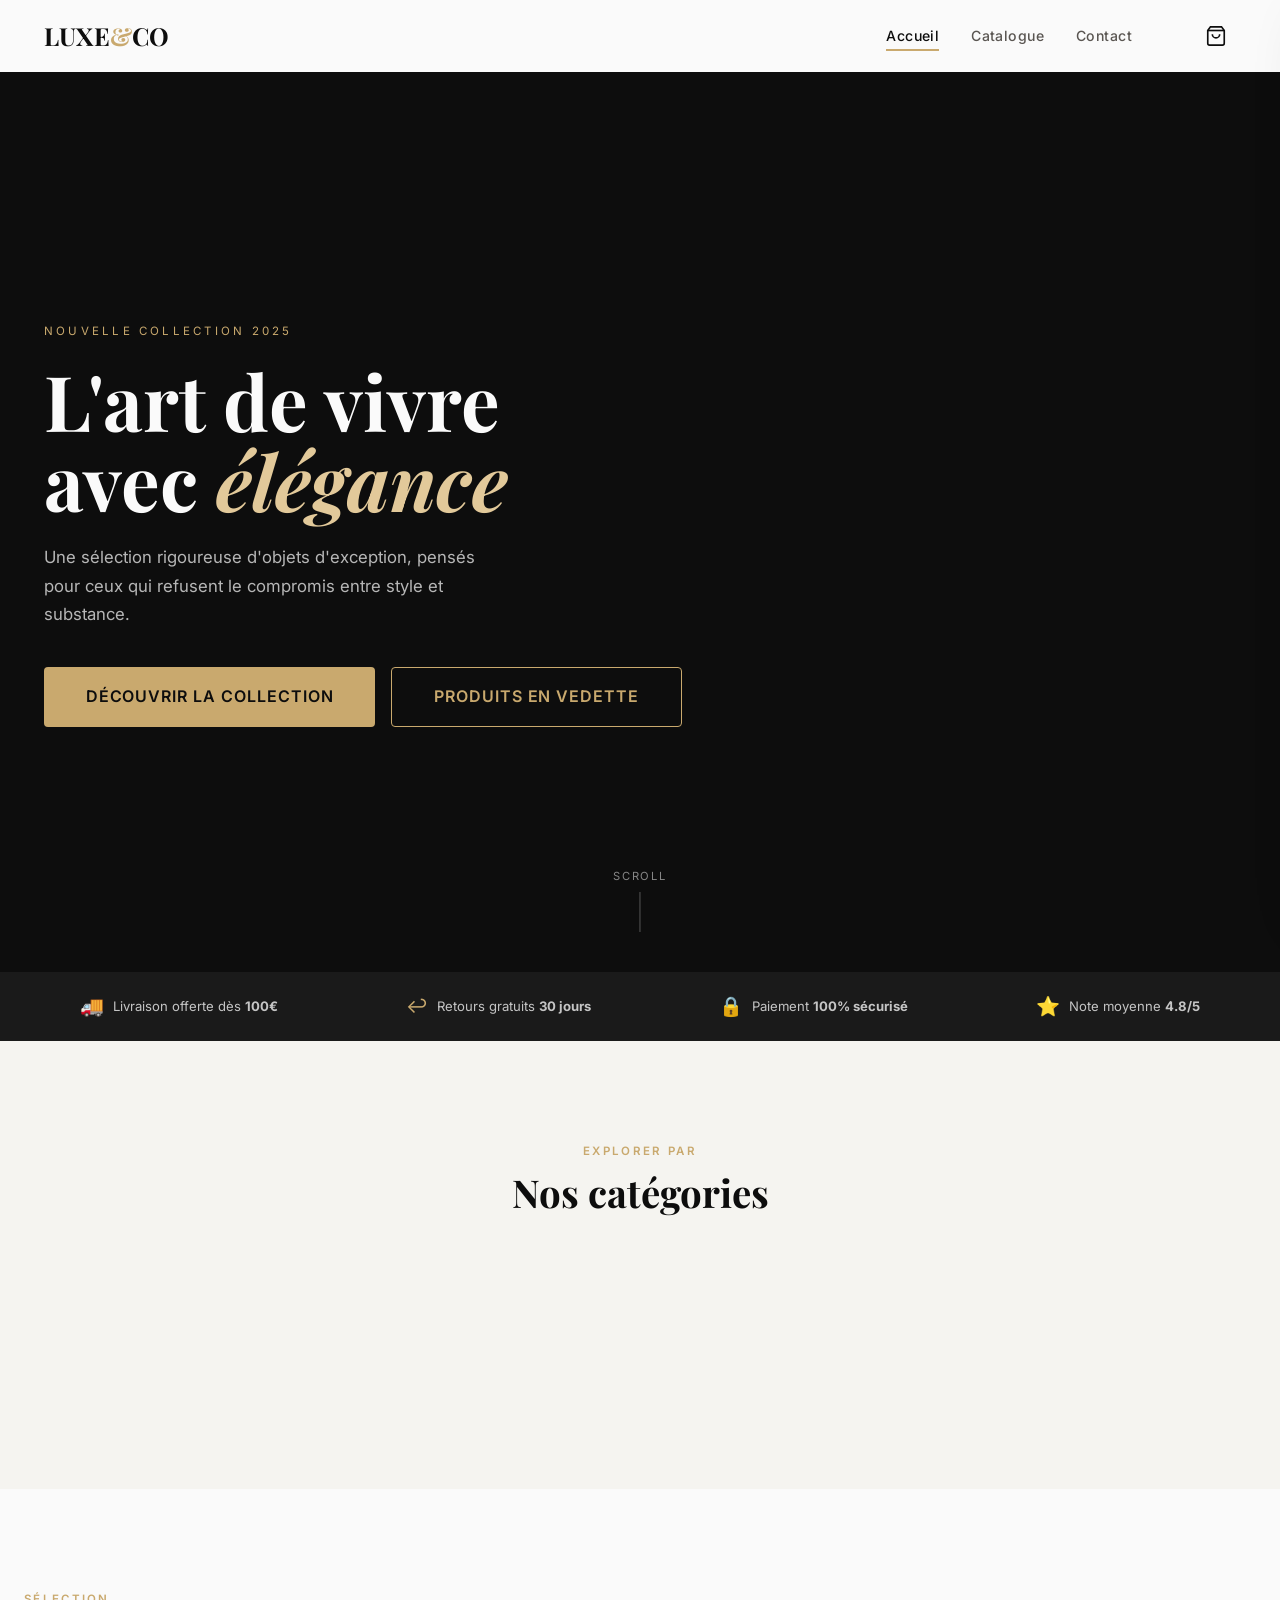
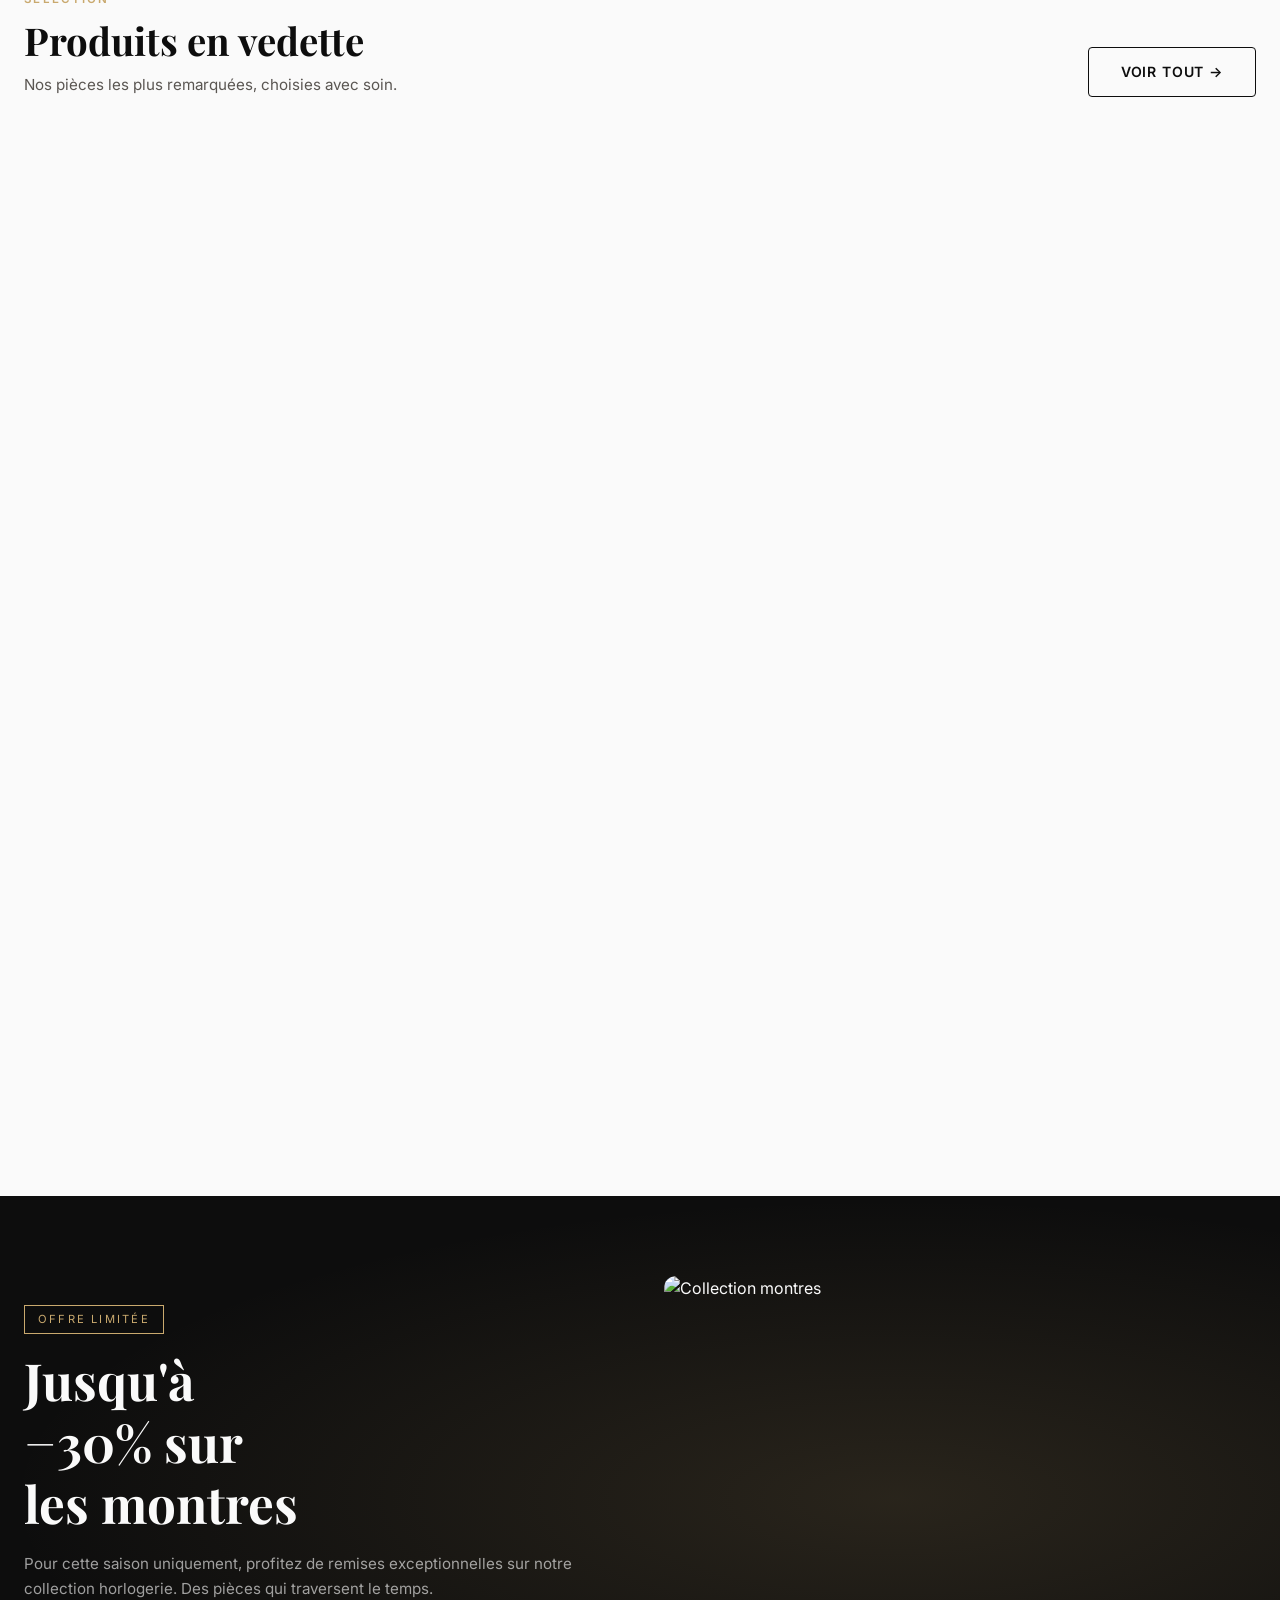
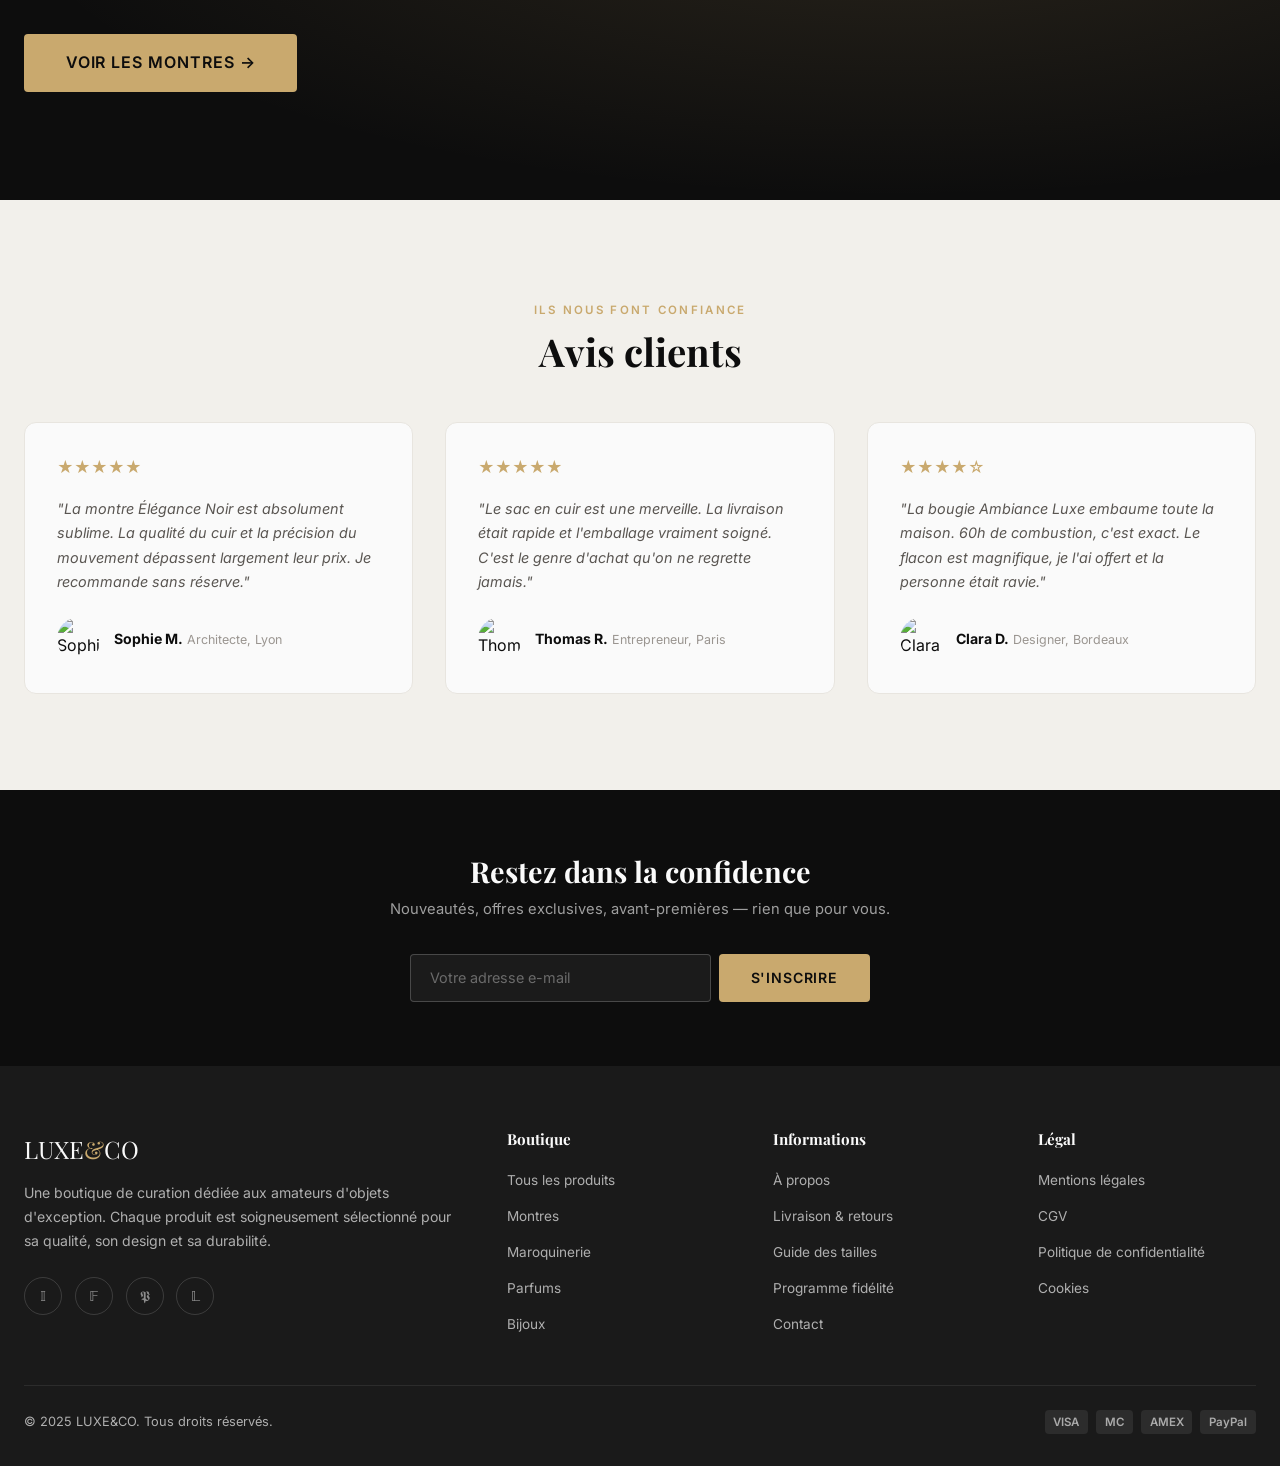
==== index.html @ d44f169f "Initial commit — LUXE&CO e-commerce site Site e-commerce complet : accueil, catalogue, page produit," ====
<!DOCTYPE html>
<html lang="fr">
<head>
  <meta charset="UTF-8">
  <meta name="viewport" content="width=device-width, initial-scale=1.0">

  <!-- SEO -->
  <title>LUXE & CO — Boutique Premium | Montres, Maroquinerie, Parfums</title>
  <meta name="description" content="Découvrez notre sélection de produits premium : montres, maroquinerie, parfums et accessoires. Design minimaliste, qualité exceptionnelle. Livraison offerte dès 100€.">
  <meta name="keywords" content="boutique luxe, montres premium, maroquinerie, parfums, accessoires haut de gamme">

  <!-- Open Graph -->
  <meta property="og:title" content="LUXE & CO — Boutique Premium">
  <meta property="og:description" content="Sélection de produits premium au design intemporel.">
  <meta property="og:type" content="website">
  <meta property="og:image" content="https://images.unsplash.com/photo-1490481651871-ab68de25d43d?w=1200&q=80">

  <!-- Fonts -->
  <link rel="preconnect" href="https://fonts.googleapis.com">
  <link rel="preconnect" href="https://fonts.gstatic.com" crossorigin>
  <link href="https://fonts.googleapis.com/css2?family=Inter:wght@400;500;600;700&family=Playfair+Display:ital,wght@0,700;1,700&display=swap" rel="stylesheet">

  <link rel="stylesheet" href="css/style.css">
</head>
<body>

<!-- ═══════════════════════════════════════════════════════════
     NAVIGATION
════════════════════════════════════════════════════════════ -->
<nav class="navbar" role="navigation" aria-label="Navigation principale">
  <div class="navbar__inner">
    <a href="index.html" class="navbar__logo">LUXE<span>&</span>CO</a>

    <ul class="nav-links">
      <li><a href="index.html" class="active">Accueil</a></li>
      <li><a href="products.html">Catalogue</a></li>
      <li><a href="contact.html">Contact</a></li>
    </ul>

    <div class="navbar__actions">
      <!-- Bouton panier avec badge -->
      <button class="cart-icon-btn" aria-label="Ouvrir le panier">
        <svg viewBox="0 0 24 24" fill="none" stroke="currentColor" stroke-width="1.8">
          <path d="M6 2L3 6v14a2 2 0 002 2h14a2 2 0 002-2V6l-3-4z"/>
          <line x1="3" y1="6" x2="21" y2="6"/>
          <path d="M16 10a4 4 0 01-8 0"/>
        </svg>
        <span class="cart-badge" aria-live="polite">0</span>
      </button>

      <button class="hamburger" aria-label="Ouvrir le menu" aria-expanded="false">
        <span></span><span></span><span></span>
      </button>
    </div>
  </div>
</nav>

<!-- Overlay mobile -->
<div class="nav-overlay" aria-hidden="true"></div>

<!-- Mini-panier -->
<aside class="mini-cart" aria-label="Panier rapide">
  <div class="mini-cart__header">
    <h3>Mon Panier</h3>
    <button class="mini-cart__close" aria-label="Fermer">✕</button>
  </div>
  <div class="mini-cart__items">
    <p class="mini-cart__empty">Votre panier est vide.</p>
  </div>
  <div class="mini-cart__footer" style="display:none">
    <div class="mini-cart__total">
      <span>Total</span>
      <span class="mini-cart__total-val">0,00 €</span>
    </div>
    <a href="cart.html" class="btn btn--dark btn--full" style="margin-bottom:.7rem">Voir le panier</a>
    <a href="checkout.html" class="btn btn--primary btn--full">Commander →</a>
  </div>
</aside>

<!-- ═══════════════════════════════════════════════════════════
     HERO — Bannière principale
════════════════════════════════════════════════════════════ -->
<section class="hero" aria-label="Bannière principale">
  <div class="hero__bg" role="presentation"></div>

  <div class="hero__content">
    <span class="hero__label">Nouvelle collection 2025</span>

    <h1 class="hero__title">
      L'art de vivre<br>avec <em>élégance</em>
    </h1>

    <p class="hero__desc">
      Une sélection rigoureuse d'objets d'exception, pensés pour ceux qui refusent le compromis entre style et substance.
    </p>

    <div class="hero__actions">
      <a href="products.html" class="btn btn--primary btn--lg">
        Découvrir la collection
      </a>
      <a href="#featured" class="btn btn--outline-gold btn--lg">
        Produits en vedette
      </a>
    </div>
  </div>

  <div class="hero__scroll" aria-hidden="true">Scroll</div>
</section>

<!-- ═══════════════════════════════════════════════════════════
     BARRE DE CONFIANCE
════════════════════════════════════════════════════════════ -->
<div class="trust-bar">
  <div class="trust-bar__inner">
    <div class="trust-item">
      <span class="trust-item__icon">🚚</span>
      <span>Livraison offerte dès <strong>100€</strong></span>
    </div>
    <div class="trust-item">
      <span class="trust-item__icon">↩️</span>
      <span>Retours gratuits <strong>30 jours</strong></span>
    </div>
    <div class="trust-item">
      <span class="trust-item__icon">🔒</span>
      <span>Paiement <strong>100% sécurisé</strong></span>
    </div>
    <div class="trust-item">
      <span class="trust-item__icon">⭐</span>
      <span>Note moyenne <strong>4.8/5</strong></span>
    </div>
  </div>
</div>

<!-- ═══════════════════════════════════════════════════════════
     CATÉGORIES
════════════════════════════════════════════════════════════ -->
<section class="section categories-section" aria-labelledby="cats-title">
  <div class="container">
    <div class="section__header section__header--center slide-up">
      <span class="section-label">Explorer par</span>
      <h2 class="section-title" id="cats-title">Nos catégories</h2>
    </div>

    <div class="categories-grid" id="categories-grid">
      <!-- Rempli par JS -->
    </div>
  </div>
</section>

<!-- ═══════════════════════════════════════════════════════════
     PRODUITS EN VEDETTE
════════════════════════════════════════════════════════════ -->
<section class="section" id="featured" aria-labelledby="featured-title">
  <div class="container">
    <div class="section__header" style="display:flex; align-items:flex-end; justify-content:space-between; flex-wrap:wrap; gap:1rem;">
      <div class="slide-left">
        <span class="section-label">Sélection</span>
        <h2 class="section-title" id="featured-title">Produits en vedette</h2>
        <p class="section-subtitle">Nos pièces les plus remarquées, choisies avec soin.</p>
      </div>
      <a href="products.html" class="btn btn--outline slide-right">Voir tout →</a>
    </div>

    <div class="products-grid" id="featured-products">
      <!-- Rempli par JS -->
    </div>
  </div>
</section>

<!-- ═══════════════════════════════════════════════════════════
     BANNIÈRE PROMOTIONNELLE
════════════════════════════════════════════════════════════ -->
<section class="promo-banner" aria-label="Offre spéciale">
  <div class="promo-banner__inner">
    <div class="slide-left">
      <span class="promo-banner__tag">Offre limitée</span>
      <h2 class="promo-banner__title">Jusqu'à<br>−30% sur<br>les montres</h2>
      <p class="promo-banner__desc">
        Pour cette saison uniquement, profitez de remises exceptionnelles sur notre collection horlogerie. Des pièces qui traversent le temps.
      </p>
      <a href="products.html?cat=montres" class="btn btn--primary btn--lg">
        Voir les montres →
      </a>
    </div>
    <div class="promo-banner__img slide-right">
      <img src="https://images.unsplash.com/photo-1594576722512-582bcd5d4b96?w=800&q=80"
           alt="Collection montres"
           loading="lazy">
    </div>
  </div>
</section>

<!-- ═══════════════════════════════════════════════════════════
     TÉMOIGNAGES
════════════════════════════════════════════════════════════ -->
<section class="section testimonials" aria-labelledby="reviews-title">
  <div class="container">
    <div class="section__header section__header--center slide-up">
      <span class="section-label">Ils nous font confiance</span>
      <h2 class="section-title" id="reviews-title">Avis clients</h2>
    </div>

    <div class="testimonials-grid">
      <div class="testimonial-card slide-up delay-1">
        <div class="testimonial-card__stars">★★★★★</div>
        <p class="testimonial-card__text">"La montre Élégance Noir est absolument sublime. La qualité du cuir et la précision du mouvement dépassent largement leur prix. Je recommande sans réserve."</p>
        <div class="testimonial-card__author">
          <img src="https://images.unsplash.com/photo-1534528741775-53994a69daeb?w=100&q=80"
               alt="Sophie M." class="testimonial-card__avatar" loading="lazy">
          <div>
            <span class="testimonial-card__name">Sophie M.</span>
            <span class="testimonial-card__role">Architecte, Lyon</span>
          </div>
        </div>
      </div>

      <div class="testimonial-card slide-up delay-2">
        <div class="testimonial-card__stars">★★★★★</div>
        <p class="testimonial-card__text">"Le sac en cuir est une merveille. La livraison était rapide et l'emballage vraiment soigné. C'est le genre d'achat qu'on ne regrette jamais."</p>
        <div class="testimonial-card__author">
          <img src="https://images.unsplash.com/photo-1507003211169-0a1dd7228f2d?w=100&q=80"
               alt="Thomas R." class="testimonial-card__avatar" loading="lazy">
          <div>
            <span class="testimonial-card__name">Thomas R.</span>
            <span class="testimonial-card__role">Entrepreneur, Paris</span>
          </div>
        </div>
      </div>

      <div class="testimonial-card slide-up delay-3">
        <div class="testimonial-card__stars">★★★★☆</div>
        <p class="testimonial-card__text">"La bougie Ambiance Luxe embaume toute la maison. 60h de combustion, c'est exact. Le flacon est magnifique, je l'ai offert et la personne était ravie."</p>
        <div class="testimonial-card__author">
          <img src="https://images.unsplash.com/photo-1438761681033-6461ffad8d80?w=100&q=80"
               alt="Clara D." class="testimonial-card__avatar" loading="lazy">
          <div>
            <span class="testimonial-card__name">Clara D.</span>
            <span class="testimonial-card__role">Designer, Bordeaux</span>
          </div>
        </div>
      </div>
    </div>
  </div>
</section>

<!-- ═══════════════════════════════════════════════════════════
     NEWSLETTER
════════════════════════════════════════════════════════════ -->
<section class="newsletter" aria-label="Inscription newsletter">
  <div class="container">
    <h2 class="newsletter__title slide-up">Restez dans la confidence</h2>
    <p class="newsletter__desc slide-up delay-1">
      Nouveautés, offres exclusives, avant-premières — rien que pour vous.
    </p>
    <form class="newsletter__form slide-up delay-2" id="newsletter-form" novalidate>
      <input type="email" class="newsletter__input"
             placeholder="Votre adresse e-mail"
             aria-label="Adresse e-mail"
             required>
      <button type="submit" class="btn btn--primary">S'inscrire</button>
    </form>
  </div>
</section>

<!-- ═══════════════════════════════════════════════════════════
     FOOTER
════════════════════════════════════════════════════════════ -->
<footer class="footer" role="contentinfo">
  <div class="footer__grid">
    <div>
      <a href="index.html" class="footer__logo">LUXE<span>&</span>CO</a>
      <p class="footer__about">
        Une boutique de curation dédiée aux amateurs d'objets d'exception. Chaque produit est soigneusement sélectionné pour sa qualité, son design et sa durabilité.
      </p>
      <div class="footer__socials">
        <a href="#" class="social-link" aria-label="Instagram">𝕀</a>
        <a href="#" class="social-link" aria-label="Facebook">𝔽</a>
        <a href="#" class="social-link" aria-label="Pinterest">𝕻</a>
        <a href="#" class="social-link" aria-label="LinkedIn">𝕃</a>
      </div>
    </div>

    <div>
      <h4 class="footer__col-title">Boutique</h4>
      <ul class="footer__links">
        <li><a href="products.html">Tous les produits</a></li>
        <li><a href="products.html?cat=montres">Montres</a></li>
        <li><a href="products.html?cat=maroquinerie">Maroquinerie</a></li>
        <li><a href="products.html?cat=parfums">Parfums</a></li>
        <li><a href="products.html?cat=bijoux">Bijoux</a></li>
      </ul>
    </div>

    <div>
      <h4 class="footer__col-title">Informations</h4>
      <ul class="footer__links">
        <li><a href="#">À propos</a></li>
        <li><a href="#">Livraison & retours</a></li>
        <li><a href="#">Guide des tailles</a></li>
        <li><a href="#">Programme fidélité</a></li>
        <li><a href="contact.html">Contact</a></li>
      </ul>
    </div>

    <div>
      <h4 class="footer__col-title">Légal</h4>
      <ul class="footer__links">
        <li><a href="#">Mentions légales</a></li>
        <li><a href="#">CGV</a></li>
        <li><a href="#">Politique de confidentialité</a></li>
        <li><a href="#">Cookies</a></li>
      </ul>
    </div>
  </div>

  <div class="footer__bottom">
    <span>© 2025 LUXE&CO. Tous droits réservés.</span>
    <div class="footer__payments">
      <span class="payment-icon">VISA</span>
      <span class="payment-icon">MC</span>
      <span class="payment-icon">AMEX</span>
      <span class="payment-icon">PayPal</span>
    </div>
  </div>
</footer>

<!-- Bouton retour en haut -->
<button class="back-to-top" aria-label="Retour en haut">↑</button>

<!-- ── Scripts ── -->
<script src="js/products.js"></script>
<script src="js/cart.js"></script>
<script src="js/main.js"></script>
<script>
document.addEventListener("DOMContentLoaded", () => {

  /* Catégories */
  const catsGrid = document.getElementById("categories-grid");
  if (catsGrid) {
    catsGrid.innerHTML = CATEGORIES.filter(c => c.id !== "all").map(c => `
      <a href="products.html?cat=${c.id}" class="cat-card slide-up">
        <span class="cat-card__icon">${c.icon}</span>
        <span class="cat-card__name">${c.name}</span>
      </a>`).join("");
  }

  /* Produits en vedette */
  const featuredGrid = document.getElementById("featured-products");
  if (featuredGrid) {
    featuredGrid.innerHTML = getFeaturedProducts().map(renderProductCard).join("");
    bindAddToCart(featuredGrid);
  }

  /* Newsletter */
  document.getElementById("newsletter-form")?.addEventListener("submit", e => {
    e.preventDefault();
    Cart.showToast("Inscription confirmée ! Merci 🎉");
    e.target.reset();
  });

});

/* ── Générateur de carte produit (partagé entre pages) ── */
function renderProductCard(p) {
  const stars = "★".repeat(Math.floor(p.rating)) + (p.rating % 1 >= .5 ? "½" : "");
  return `
    <article class="product-card slide-up" data-id="${p.id}">
      <a href="product-detail.html?id=${p.id}" class="product-card__thumb">
        <img src="${p.image}" alt="${p.name}" loading="lazy">
        ${p.badge ? `<span class="product-card__badge">${p.badge}</span>` : ""}
        <button class="product-card__wish" aria-label="Ajouter aux favoris">♡</button>
      </a>
      <div class="product-card__body">
        <span class="product-card__category">${p.category}</span>
        <h3 class="product-card__name">
          <a href="product-detail.html?id=${p.id}">${p.name}</a>
        </h3>
        <div class="product-card__rating">
          <span class="stars">${stars}</span>
          <span>${p.rating} (${p.reviews} avis)</span>
        </div>
        <div class="product-card__footer">
          <div class="product-card__price">
            <span class="price-current">${p.price.toFixed(2)} €</span>
            ${p.oldPrice ? `<span class="price-old">${p.oldPrice.toFixed(2)} €</span>` : ""}
          </div>
          <button class="product-card__add" data-id="${p.id}" aria-label="Ajouter au panier">+</button>
        </div>
      </div>
    </article>`;
}

function bindAddToCart(container) {
  container.querySelectorAll(".product-card__add").forEach(btn => {
    btn.addEventListener("click", e => {
      e.preventDefault();
      Cart.add(parseInt(btn.dataset.id));
      btn.textContent = "✓";
      setTimeout(() => btn.textContent = "+", 1200);
    });
  });
}
</script>
</body>
</html>
---- css/style.css ----
/* ================================================================
   style.css — Feuille de style principale
   Palette : --black #0d0d0d | --white #fafafa | --gold #c9a96e
   Police   : Inter (corps) + Playfair Display (titres)
================================================================ */

/* ── 1. Variables & Reset ─────────────────────────────────────── */
:root {
  --black:      #0d0d0d;
  --black-soft: #1a1a1a;
  --white:      #fafafa;
  --white-off:  #f2f0eb;
  --gold:       #c9a96e;
  --gold-light: #e2c99a;
  --gold-dark:  #a07840;
  --gray-100:   #f5f4f0;
  --gray-200:   #e8e5df;
  --gray-400:   #9a9590;
  --gray-600:   #5a5652;
  --shadow-sm:  0 2px 12px rgba(0,0,0,.08);
  --shadow-md:  0 8px 32px rgba(0,0,0,.12);
  --shadow-lg:  0 20px 60px rgba(0,0,0,.16);
  --radius:     4px;
  --radius-lg:  12px;
  --transition: .28s cubic-bezier(.4,0,.2,1);
  --nav-h:      72px;
  --max-w:      1240px;
  --font-body:  'Inter', system-ui, sans-serif;
  --font-title: 'Playfair Display', Georgia, serif;
}

*, *::before, *::after { box-sizing: border-box; margin: 0; padding: 0; }

html { scroll-behavior: smooth; font-size: 16px; }

body {
  font-family: var(--font-body);
  background: var(--white);
  color: var(--black);
  line-height: 1.6;
  -webkit-font-smoothing: antialiased;
}

img { display: block; max-width: 100%; }
a  { text-decoration: none; color: inherit; }
ul { list-style: none; }

/* ── 2. Typography ────────────────────────────────────────────── */
h1, h2, h3, h4 {
  font-family: var(--font-title);
  line-height: 1.2;
  font-weight: 700;
}

.section-label {
  font-size: .72rem;
  letter-spacing: .2em;
  text-transform: uppercase;
  color: var(--gold);
  font-weight: 600;
}

.section-title {
  font-size: clamp(1.8rem, 3vw, 2.6rem);
  margin-top: .4rem;
}

.section-subtitle {
  color: var(--gray-600);
  font-size: .95rem;
  margin-top: .6rem;
}

/* ── 3. Boutons ───────────────────────────────────────────────── */
.btn {
  display: inline-flex;
  align-items: center;
  gap: .5rem;
  padding: .8rem 2rem;
  border: none;
  border-radius: var(--radius);
  font-family: var(--font-body);
  font-size: .88rem;
  font-weight: 600;
  letter-spacing: .06em;
  text-transform: uppercase;
  cursor: pointer;
  transition: var(--transition);
  white-space: nowrap;
}

.btn--primary {
  background: var(--gold);
  color: var(--black);
}
.btn--primary:hover {
  background: var(--gold-dark);
  transform: translateY(-2px);
  box-shadow: 0 8px 24px rgba(201,169,110,.35);
}

.btn--dark {
  background: var(--black);
  color: var(--white);
}
.btn--dark:hover {
  background: var(--black-soft);
  transform: translateY(-2px);
  box-shadow: var(--shadow-md);
}

.btn--outline {
  background: transparent;
  border: 1.5px solid var(--black);
  color: var(--black);
}
.btn--outline:hover {
  background: var(--black);
  color: var(--white);
}

.btn--outline-gold {
  background: transparent;
  border: 1.5px solid var(--gold);
  color: var(--gold);
}
.btn--outline-gold:hover {
  background: var(--gold);
  color: var(--black);
}

.btn--full { width: 100%; justify-content: center; }
.btn--sm   { padding: .55rem 1.2rem; font-size: .78rem; }
.btn--lg   { padding: 1rem 2.6rem; font-size: 1rem; }

/* ── 4. Navbar ────────────────────────────────────────────────── */
.navbar {
  position: fixed;
  top: 0; left: 0; right: 0;
  z-index: 1000;
  height: var(--nav-h);
  background: rgba(250,250,250,.92);
  backdrop-filter: blur(12px);
  -webkit-backdrop-filter: blur(12px);
  border-bottom: 1px solid transparent;
  transition: var(--transition);
}

.navbar--scrolled {
  border-bottom-color: var(--gray-200);
  box-shadow: var(--shadow-sm);
}

.navbar__inner {
  max-width: var(--max-w);
  margin: 0 auto;
  height: 100%;
  padding: 0 1.5rem;
  display: flex;
  align-items: center;
  gap: 2rem;
}

.navbar__logo {
  font-family: var(--font-title);
  font-size: 1.55rem;
  font-weight: 700;
  color: var(--black);
  letter-spacing: .01em;
  flex-shrink: 0;
}

.navbar__logo span { color: var(--gold); }

.nav-links {
  display: flex;
  align-items: center;
  gap: 2rem;
  margin-left: auto;
}

.nav-links a {
  font-size: .88rem;
  font-weight: 500;
  color: var(--gray-600);
  letter-spacing: .03em;
  padding: .3rem 0;
  position: relative;
  transition: color var(--transition);
}

.nav-links a::after {
  content: "";
  position: absolute;
  bottom: -2px; left: 0;
  width: 0; height: 1.5px;
  background: var(--gold);
  transition: width var(--transition);
}

.nav-links a:hover,
.nav-links a.active {
  color: var(--black);
}
.nav-links a:hover::after,
.nav-links a.active::after { width: 100%; }

/* Actions (panier) */
.navbar__actions {
  display: flex;
  align-items: center;
  gap: 1rem;
  margin-left: 2rem;
}

.cart-icon-btn {
  position: relative;
  background: none;
  border: none;
  cursor: pointer;
  width: 40px; height: 40px;
  display: flex;
  align-items: center;
  justify-content: center;
  border-radius: 50%;
  transition: background var(--transition);
  color: var(--black);
}
.cart-icon-btn:hover { background: var(--gray-100); }

.cart-icon-btn svg { width: 22px; height: 22px; }

.cart-badge {
  position: absolute;
  top: 2px; right: 2px;
  width: 18px; height: 18px;
  background: var(--gold);
  color: var(--black);
  font-size: .65rem;
  font-weight: 700;
  border-radius: 50%;
  display: flex;
  align-items: center;
  justify-content: center;
}

/* Hamburger */
.hamburger {
  display: none;
  flex-direction: column;
  justify-content: space-between;
  width: 26px; height: 18px;
  background: none;
  border: none;
  cursor: pointer;
  padding: 0;
  margin-left: 1rem;
}
.hamburger span {
  display: block;
  width: 100%; height: 2px;
  background: var(--black);
  border-radius: 2px;
  transition: var(--transition);
}
.hamburger.is-active span:nth-child(1) { transform: translateY(8px) rotate(45deg); }
.hamburger.is-active span:nth-child(2) { opacity: 0; }
.hamburger.is-active span:nth-child(3) { transform: translateY(-8px) rotate(-45deg); }

/* Overlay mobile */
.nav-overlay {
  display: none;
  position: fixed;
  inset: 0;
  background: rgba(0,0,0,.45);
  z-index: 998;
  opacity: 0;
  transition: opacity var(--transition);
}
.nav-overlay.is-active { opacity: 1; }

/* ── 5. Mini-panier ───────────────────────────────────────────── */
.mini-cart {
  position: fixed;
  top: 0; right: 0;
  width: 360px; height: 100vh;
  background: var(--white);
  z-index: 1100;
  transform: translateX(110%);
  transition: transform .35s cubic-bezier(.4,0,.2,1);
  display: flex;
  flex-direction: column;
  box-shadow: var(--shadow-lg);
}
.mini-cart.is-open { transform: translateX(0); }

.mini-cart__header {
  padding: 1.4rem 1.5rem;
  border-bottom: 1px solid var(--gray-200);
  display: flex;
  align-items: center;
  justify-content: space-between;
}
.mini-cart__header h3 { font-family: var(--font-title); font-size: 1.2rem; }

.mini-cart__close {
  background: none;
  border: none;
  cursor: pointer;
  font-size: 1.4rem;
  color: var(--gray-600);
  line-height: 1;
  transition: color var(--transition);
}
.mini-cart__close:hover { color: var(--black); }

.mini-cart__items {
  flex: 1;
  overflow-y: auto;
  padding: 1rem 1.5rem;
}

.mini-cart__empty {
  color: var(--gray-400);
  text-align: center;
  margin-top: 2rem;
  font-size: .9rem;
}

.mini-cart__item {
  display: flex;
  gap: 1rem;
  padding: .9rem 0;
  border-bottom: 1px solid var(--gray-100);
}
.mini-cart__item img {
  width: 64px; height: 64px;
  object-fit: cover;
  border-radius: var(--radius);
  flex-shrink: 0;
}
.mini-cart__item-info { flex: 1; min-width: 0; }
.mini-cart__item-name  { font-size: .85rem; font-weight: 600; display: block; }
.mini-cart__item-price { font-size: .85rem; color: var(--gold-dark); display: block; font-weight: 700; }
.mini-cart__item-qty   { font-size: .78rem; color: var(--gray-400); }

.mini-cart__remove {
  background: none;
  border: none;
  cursor: pointer;
  color: var(--gray-400);
  font-size: .75rem;
  align-self: flex-start;
  transition: color var(--transition);
}
.mini-cart__remove:hover { color: #c0392b; }

.mini-cart__footer {
  padding: 1.2rem 1.5rem;
  border-top: 1px solid var(--gray-200);
}
.mini-cart__total {
  display: flex;
  justify-content: space-between;
  font-weight: 700;
  margin-bottom: 1rem;
}
.mini-cart__total-val { color: var(--gold-dark); }

/* ── 6. Hero / Bannière ───────────────────────────────────────── */
.hero {
  position: relative;
  min-height: 100vh;
  display: flex;
  align-items: center;
  overflow: hidden;
  background: var(--black);
  margin-top: var(--nav-h);
}

.hero__bg {
  position: absolute;
  inset: 0;
  background-image: url('https://images.unsplash.com/photo-1490481651871-ab68de25d43d?w=1600&q=80');
  background-size: cover;
  background-position: center;
  opacity: .35;
  transform: scale(1.04);
  animation: hero-zoom 10s ease-out forwards;
}

@keyframes hero-zoom {
  to { transform: scale(1); }
}

.hero__content {
  position: relative;
  max-width: var(--max-w);
  margin: 0 auto;
  padding: 4rem 1.5rem;
  width: 100%;
  color: var(--white);
}

.hero__label {
  display: inline-block;
  font-size: .72rem;
  letter-spacing: .28em;
  text-transform: uppercase;
  color: var(--gold);
  margin-bottom: 1.2rem;
}

.hero__title {
  font-size: clamp(2.8rem, 6vw, 5.5rem);
  line-height: 1.05;
  max-width: 640px;
  margin-bottom: 1.4rem;
}

.hero__title em {
  font-style: italic;
  color: var(--gold-light);
}

.hero__desc {
  font-size: 1.05rem;
  color: rgba(255,255,255,.7);
  max-width: 440px;
  margin-bottom: 2.4rem;
  line-height: 1.7;
}

.hero__actions { display: flex; gap: 1rem; flex-wrap: wrap; }

.hero__scroll {
  position: absolute;
  bottom: 2.5rem; left: 50%;
  transform: translateX(-50%);
  display: flex;
  flex-direction: column;
  align-items: center;
  gap: .4rem;
  color: rgba(255,255,255,.5);
  font-size: .7rem;
  letter-spacing: .15em;
  text-transform: uppercase;
  animation: bounce-down 2s ease-in-out infinite;
}
.hero__scroll::after {
  content: "";
  width: 1px; height: 40px;
  background: rgba(255,255,255,.3);
  display: block;
}

@keyframes bounce-down {
  0%, 100% { transform: translateX(-50%) translateY(0); }
  50%       { transform: translateX(-50%) translateY(6px); }
}

/* ── 7. Barre de confiance ────────────────────────────────────── */
.trust-bar {
  background: var(--black-soft);
  color: var(--white);
  padding: 1.2rem 1.5rem;
}

.trust-bar__inner {
  max-width: var(--max-w);
  margin: 0 auto;
  display: flex;
  align-items: center;
  justify-content: space-around;
  flex-wrap: wrap;
  gap: 1rem;
}

.trust-item {
  display: flex;
  align-items: center;
  gap: .6rem;
  font-size: .82rem;
  color: rgba(255,255,255,.75);
}
.trust-item__icon {
  font-size: 1.2rem;
  color: var(--gold);
}

/* ── 8. Sections génériques ───────────────────────────────────── */
.section {
  padding: 6rem 1.5rem;
}

.section__header {
  margin-bottom: 3rem;
}

.section__header--center { text-align: center; }

.container {
  max-width: var(--max-w);
  margin: 0 auto;
}

/* ── 9. Grille Produits ───────────────────────────────────────── */
.products-grid {
  display: grid;
  grid-template-columns: repeat(auto-fill, minmax(270px, 1fr));
  gap: 2rem;
}

.product-card {
  background: var(--white);
  border-radius: var(--radius-lg);
  overflow: hidden;
  border: 1px solid var(--gray-200);
  transition: box-shadow var(--transition), transform var(--transition);
  display: flex;
  flex-direction: column;
}

.product-card:hover {
  box-shadow: var(--shadow-md);
  transform: translateY(-4px);
}

.product-card__thumb {
  position: relative;
  aspect-ratio: 1 / 1;
  overflow: hidden;
  background: var(--gray-100);
}

.product-card__thumb img {
  width: 100%; height: 100%;
  object-fit: cover;
  transition: transform .6s cubic-bezier(.4,0,.2,1);
}

.product-card:hover .product-card__thumb img { transform: scale(1.06); }

.product-card__badge {
  position: absolute;
  top: .8rem; left: .8rem;
  background: var(--gold);
  color: var(--black);
  font-size: .68rem;
  font-weight: 700;
  letter-spacing: .08em;
  text-transform: uppercase;
  padding: .25rem .65rem;
  border-radius: 2px;
}

.product-card__wish {
  position: absolute;
  top: .8rem; right: .8rem;
  width: 36px; height: 36px;
  background: var(--white);
  border: none;
  border-radius: 50%;
  display: flex;
  align-items: center;
  justify-content: center;
  cursor: pointer;
  opacity: 0;
  transition: opacity var(--transition), transform var(--transition);
  font-size: 1rem;
  color: var(--gray-600);
}

.product-card:hover .product-card__wish { opacity: 1; }
.product-card__wish:hover { transform: scale(1.15); color: #c0392b; }

.product-card__body {
  padding: 1.2rem;
  flex: 1;
  display: flex;
  flex-direction: column;
}

.product-card__category {
  font-size: .7rem;
  color: var(--gray-400);
  text-transform: uppercase;
  letter-spacing: .1em;
  margin-bottom: .3rem;
}

.product-card__name {
  font-family: var(--font-title);
  font-size: 1.05rem;
  font-weight: 700;
  margin-bottom: .5rem;
}

.product-card__rating {
  display: flex;
  align-items: center;
  gap: .4rem;
  font-size: .8rem;
  color: var(--gray-400);
  margin-bottom: .8rem;
}

.stars { color: var(--gold); font-size: .85rem; }

.product-card__footer {
  display: flex;
  align-items: center;
  justify-content: space-between;
  margin-top: auto;
  padding-top: .8rem;
  border-top: 1px solid var(--gray-100);
}

.product-card__price { display: flex; align-items: baseline; gap: .5rem; }

.price-current {
  font-size: 1.2rem;
  font-weight: 700;
  color: var(--black);
}

.price-old {
  font-size: .85rem;
  color: var(--gray-400);
  text-decoration: line-through;
}

.product-card__add {
  width: 40px; height: 40px;
  border-radius: 50%;
  background: var(--black);
  color: var(--white);
  border: none;
  font-size: 1.4rem;
  cursor: pointer;
  display: flex;
  align-items: center;
  justify-content: center;
  transition: background var(--transition), transform var(--transition);
  flex-shrink: 0;
}
.product-card__add:hover {
  background: var(--gold);
  color: var(--black);
  transform: rotate(90deg);
}

/* ── 10. Section catégories ───────────────────────────────────── */
.categories-section { background: var(--gray-100); }

.categories-grid {
  display: grid;
  grid-template-columns: repeat(auto-fill, minmax(140px, 1fr));
  gap: 1rem;
}

.cat-card {
  display: flex;
  flex-direction: column;
  align-items: center;
  gap: .6rem;
  padding: 1.6rem 1rem;
  background: var(--white);
  border-radius: var(--radius-lg);
  border: 1.5px solid transparent;
  cursor: pointer;
  transition: var(--transition);
  text-align: center;
}

.cat-card:hover, .cat-card.is-active {
  border-color: var(--gold);
  box-shadow: 0 4px 16px rgba(201,169,110,.2);
}

.cat-card__icon { font-size: 1.8rem; }
.cat-card__name { font-size: .82rem; font-weight: 600; color: var(--gray-600); }

/* ── 11. Bannière promotionnelle ──────────────────────────────── */
.promo-banner {
  background: var(--black);
  color: var(--white);
  padding: 5rem 1.5rem;
  position: relative;
  overflow: hidden;
}

.promo-banner::before {
  content: "";
  position: absolute;
  inset: 0;
  background: radial-gradient(ellipse at 70% 50%, rgba(201,169,110,.15) 0%, transparent 70%);
  pointer-events: none;
}

.promo-banner__inner {
  max-width: var(--max-w);
  margin: 0 auto;
  display: grid;
  grid-template-columns: 1fr 1fr;
  gap: 3rem;
  align-items: center;
}

.promo-banner__tag {
  display: inline-block;
  border: 1px solid var(--gold);
  color: var(--gold);
  font-size: .7rem;
  letter-spacing: .2em;
  text-transform: uppercase;
  padding: .3rem .8rem;
  margin-bottom: 1rem;
}

.promo-banner__title {
  font-size: clamp(2rem, 4vw, 3.4rem);
  margin-bottom: 1rem;
}

.promo-banner__desc {
  color: rgba(255,255,255,.6);
  font-size: .95rem;
  margin-bottom: 2rem;
  line-height: 1.7;
}

.promo-banner__img {
  border-radius: var(--radius-lg);
  overflow: hidden;
  aspect-ratio: 4/3;
}
.promo-banner__img img { width: 100%; height: 100%; object-fit: cover; }

/* ── 12. Section témoignages ──────────────────────────────────── */
.testimonials { background: var(--white-off); }

.testimonials-grid {
  display: grid;
  grid-template-columns: repeat(auto-fill, minmax(300px, 1fr));
  gap: 2rem;
}

.testimonial-card {
  background: var(--white);
  border-radius: var(--radius-lg);
  padding: 2rem;
  border: 1px solid var(--gray-200);
}

.testimonial-card__stars { color: var(--gold); font-size: 1rem; margin-bottom: 1rem; }

.testimonial-card__text {
  font-size: .9rem;
  color: var(--gray-600);
  line-height: 1.7;
  margin-bottom: 1.4rem;
  font-style: italic;
}

.testimonial-card__author { display: flex; align-items: center; gap: .8rem; }

.testimonial-card__avatar {
  width: 44px; height: 44px;
  border-radius: 50%;
  object-fit: cover;
  flex-shrink: 0;
}

.testimonial-card__name { font-weight: 700; font-size: .88rem; }
.testimonial-card__role { font-size: .78rem; color: var(--gray-400); }

/* ── 13. Newsletter ───────────────────────────────────────────── */
.newsletter {
  background: var(--black);
  color: var(--white);
  padding: 4rem 1.5rem;
  text-align: center;
}

.newsletter__title { font-size: 1.8rem; margin-bottom: .6rem; }
.newsletter__desc   { color: rgba(255,255,255,.6); margin-bottom: 2rem; font-size: .92rem; }

.newsletter__form {
  display: flex;
  max-width: 460px;
  margin: 0 auto;
  gap: .5rem;
}

.newsletter__input {
  flex: 1;
  padding: .9rem 1.2rem;
  border: 1px solid rgba(255,255,255,.2);
  background: rgba(255,255,255,.06);
  color: var(--white);
  border-radius: var(--radius);
  font-family: var(--font-body);
  font-size: .9rem;
  outline: none;
  transition: border-color var(--transition);
}
.newsletter__input::placeholder { color: rgba(255,255,255,.35); }
.newsletter__input:focus { border-color: var(--gold); }

/* ── 14. Footer ───────────────────────────────────────────────── */
.footer {
  background: var(--black-soft);
  color: rgba(255,255,255,.65);
  padding: 4rem 1.5rem 2rem;
}

.footer__grid {
  max-width: var(--max-w);
  margin: 0 auto;
  display: grid;
  grid-template-columns: 2fr 1fr 1fr 1fr;
  gap: 3rem;
  padding-bottom: 3rem;
  border-bottom: 1px solid rgba(255,255,255,.08);
}

.footer__logo {
  font-family: var(--font-title);
  font-size: 1.5rem;
  color: var(--white);
  margin-bottom: .8rem;
  display: block;
}
.footer__logo span { color: var(--gold); }

.footer__about { font-size: .88rem; line-height: 1.7; margin-bottom: 1.5rem; }

.footer__socials { display: flex; gap: .8rem; }

.social-link {
  width: 38px; height: 38px;
  border: 1px solid rgba(255,255,255,.15);
  border-radius: 50%;
  display: flex;
  align-items: center;
  justify-content: center;
  font-size: .9rem;
  color: rgba(255,255,255,.5);
  transition: var(--transition);
}
.social-link:hover {
  border-color: var(--gold);
  color: var(--gold);
}

.footer__col-title {
  font-family: var(--font-title);
  font-size: .95rem;
  color: var(--white);
  margin-bottom: 1.2rem;
}

.footer__links { display: flex; flex-direction: column; gap: .65rem; }
.footer__links a { font-size: .85rem; transition: color var(--transition); }
.footer__links a:hover { color: var(--gold); }

.footer__bottom {
  max-width: var(--max-w);
  margin: 1.5rem auto 0;
  display: flex;
  align-items: center;
  justify-content: space-between;
  flex-wrap: wrap;
  gap: .8rem;
  font-size: .8rem;
}

.footer__payments { display: flex; gap: .5rem; }
.payment-icon {
  background: rgba(255,255,255,.08);
  border-radius: 4px;
  padding: .2rem .55rem;
  font-size: .72rem;
  color: rgba(255,255,255,.6);
  font-weight: 600;
}

/* ── 15. Page Catalogue ───────────────────────────────────────── */
.catalog-page { padding-top: calc(var(--nav-h) + 2rem); }

.catalog-header {
  background: var(--gray-100);
  padding: 3rem 1.5rem;
  margin-bottom: 3rem;
}

.catalog-header__inner {
  max-width: var(--max-w);
  margin: 0 auto;
}

.catalog-toolbar {
  max-width: var(--max-w);
  margin: 0 auto 2.5rem;
  padding: 0 1.5rem;
  display: flex;
  align-items: center;
  justify-content: space-between;
  flex-wrap: wrap;
  gap: 1rem;
}

.catalog-filters { display: flex; gap: .5rem; flex-wrap: wrap; }

.filter-btn {
  padding: .45rem 1rem;
  border: 1.5px solid var(--gray-200);
  border-radius: 40px;
  background: var(--white);
  font-size: .82rem;
  font-weight: 500;
  cursor: pointer;
  transition: var(--transition);
  color: var(--gray-600);
}

.filter-btn:hover, .filter-btn.is-active {
  border-color: var(--gold);
  background: var(--gold);
  color: var(--black);
}

.catalog-sort select {
  padding: .45rem 2rem .45rem 1rem;
  border: 1.5px solid var(--gray-200);
  border-radius: var(--radius);
  background: var(--white) url("data:image/svg+xml,%3Csvg xmlns='http://www.w3.org/2000/svg' width='12' height='7'%3E%3Cpath d='M1 1l5 5 5-5' stroke='%23666' fill='none' stroke-width='1.5'/%3E%3C/svg%3E") no-repeat right .7rem center;
  background-size: 12px;
  appearance: none;
  font-size: .85rem;
  cursor: pointer;
  outline: none;
  color: var(--black);
}

/* ── 16. Page Produit Détaillée ───────────────────────────────── */
.product-page { padding-top: calc(var(--nav-h) + 2rem); }

.breadcrumb {
  max-width: var(--max-w);
  margin: 0 auto 2rem;
  padding: 0 1.5rem;
  display: flex;
  align-items: center;
  gap: .5rem;
  font-size: .82rem;
  color: var(--gray-400);
}
.breadcrumb a { transition: color var(--transition); }
.breadcrumb a:hover { color: var(--gold); }
.breadcrumb span { color: var(--gray-200); }

.product-detail {
  max-width: var(--max-w);
  margin: 0 auto;
  padding: 0 1.5rem 5rem;
  display: grid;
  grid-template-columns: 1fr 1fr;
  gap: 5rem;
  align-items: start;
}

.product-gallery { position: sticky; top: calc(var(--nav-h) + 1rem); }

.gallery-main {
  border-radius: var(--radius-lg);
  overflow: hidden;
  aspect-ratio: 1;
  margin-bottom: 1rem;
  background: var(--gray-100);
}
.gallery-main img { width: 100%; height: 100%; object-fit: cover; }

.gallery-thumbs { display: flex; gap: .75rem; }
.gallery-thumb {
  width: 80px; height: 80px;
  border-radius: var(--radius);
  overflow: hidden;
  cursor: pointer;
  border: 2px solid transparent;
  transition: border-color var(--transition);
  flex-shrink: 0;
}
.gallery-thumb.is-active { border-color: var(--gold); }
.gallery-thumb img { width: 100%; height: 100%; object-fit: cover; }

.product-info { padding-top: .5rem; }

.product-info__category {
  font-size: .75rem;
  letter-spacing: .15em;
  text-transform: uppercase;
  color: var(--gold);
  margin-bottom: .5rem;
}

.product-info__title {
  font-size: clamp(1.8rem, 3vw, 2.6rem);
  margin-bottom: .8rem;
}

.product-info__rating {
  display: flex;
  align-items: center;
  gap: .6rem;
  margin-bottom: 1.5rem;
  font-size: .85rem;
  color: var(--gray-600);
}

.product-info__price {
  display: flex;
  align-items: baseline;
  gap: .8rem;
  margin-bottom: 1.5rem;
}

.product-info__price-current {
  font-size: 2rem;
  font-weight: 700;
}

.product-info__price-old {
  font-size: 1.1rem;
  color: var(--gray-400);
  text-decoration: line-through;
}

.product-info__desc {
  font-size: .93rem;
  color: var(--gray-600);
  line-height: 1.75;
  margin-bottom: 2rem;
  padding-bottom: 2rem;
  border-bottom: 1px solid var(--gray-200);
}

.product-info__features {
  margin-bottom: 2rem;
}

.product-info__features h4 {
  font-size: .9rem;
  margin-bottom: .8rem;
  font-family: var(--font-body);
  text-transform: uppercase;
  letter-spacing: .08em;
  font-weight: 700;
}

.feature-list { display: flex; flex-direction: column; gap: .5rem; }
.feature-list li {
  font-size: .88rem;
  color: var(--gray-600);
  display: flex;
  align-items: center;
  gap: .6rem;
}
.feature-list li::before {
  content: "✓";
  color: var(--gold);
  font-weight: 700;
  flex-shrink: 0;
}

.product-info__qty {
  display: flex;
  align-items: center;
  gap: 1rem;
  margin-bottom: 1.5rem;
}

.product-info__qty label {
  font-size: .82rem;
  font-weight: 600;
  text-transform: uppercase;
  letter-spacing: .08em;
}

.qty-input {
  display: flex;
  align-items: center;
  border: 1.5px solid var(--gray-200);
  border-radius: var(--radius);
  overflow: hidden;
}
.qty-btn {
  width: 40px; height: 44px;
  background: none;
  border: none;
  font-size: 1.2rem;
  cursor: pointer;
  color: var(--black);
  transition: background var(--transition);
  display: flex;
  align-items: center;
  justify-content: center;
}
.qty-btn:hover { background: var(--gray-100); }

.qty-num {
  width: 50px;
  text-align: center;
  font-size: .95rem;
  font-weight: 600;
  border: none;
  outline: none;
  background: none;
}

.product-info__actions { display: flex; gap: 1rem; }

.product-info__stock {
  margin-top: 1rem;
  font-size: .8rem;
  color: #2d9e6b;
}

/* ── 17. Panier ───────────────────────────────────────────────── */
.cart-page { padding-top: calc(var(--nav-h) + 3rem); min-height: 70vh; }

.cart-layout {
  max-width: var(--max-w);
  margin: 0 auto;
  padding: 0 1.5rem 5rem;
  display: grid;
  grid-template-columns: 1fr 360px;
  gap: 3rem;
  align-items: start;
}

.cart-table { width: 100%; }

.cart-table__head {
  display: grid;
  grid-template-columns: 3fr 1fr 1.2fr 1fr .5fr;
  padding: .7rem 0;
  border-bottom: 2px solid var(--black);
  font-size: .72rem;
  font-weight: 700;
  text-transform: uppercase;
  letter-spacing: .1em;
  color: var(--gray-600);
}

.cart-row {
  display: grid;
  grid-template-columns: 3fr 1fr 1.2fr 1fr .5fr;
  padding: 1.5rem 0;
  border-bottom: 1px solid var(--gray-200);
  align-items: center;
  gap: .5rem;
  animation: fade-row .3s ease;
}

@keyframes fade-row {
  from { opacity: 0; transform: translateY(-8px); }
  to   { opacity: 1; transform: translateY(0); }
}

.cart-row__product { display: flex; align-items: center; gap: 1rem; }

.cart-row__img {
  width: 72px; height: 72px;
  border-radius: var(--radius);
  object-fit: cover;
  flex-shrink: 0;
}

.cart-row__name {
  font-weight: 600;
  font-size: .9rem;
  display: block;
  margin-bottom: .2rem;
}
.cart-row__cat { font-size: .78rem; color: var(--gray-400); }

.cart-row__price { font-weight: 600; }

.cart-row__qty { display: flex; }

.cart-row__total { font-weight: 700; color: var(--gold-dark); }

.cart-row__remove {
  background: none;
  border: none;
  cursor: pointer;
  color: var(--gray-400);
  font-size: .9rem;
  transition: color var(--transition);
  justify-self: center;
}
.cart-row__remove:hover { color: #c0392b; }

.cart-summary {
  background: var(--gray-100);
  border-radius: var(--radius-lg);
  padding: 2rem;
  position: sticky;
  top: calc(var(--nav-h) + 1rem);
}

.cart-summary h3 {
  font-size: 1.2rem;
  margin-bottom: 1.5rem;
  padding-bottom: 1rem;
  border-bottom: 1px solid var(--gray-200);
}

.summary-line {
  display: flex;
  justify-content: space-between;
  font-size: .9rem;
  margin-bottom: .8rem;
  color: var(--gray-600);
}

.summary-line.free { color: #2d9e6b; font-weight: 600; }

.summary-line--total {
  border-top: 1.5px solid var(--black);
  padding-top: 1rem;
  margin-top: 1rem;
  font-weight: 700;
  font-size: 1.1rem;
  color: var(--black);
}

.cart-coupon {
  display: flex;
  gap: .5rem;
  margin: 1.5rem 0;
}
.cart-coupon input {
  flex: 1;
  padding: .65rem .9rem;
  border: 1.5px solid var(--gray-200);
  border-radius: var(--radius);
  font-size: .85rem;
  outline: none;
  background: var(--white);
}
.cart-coupon input:focus { border-color: var(--gold); }

/* ── 18. Checkout ─────────────────────────────────────────────── */
.checkout-page { padding-top: calc(var(--nav-h) + 3rem); }

.checkout-layout {
  max-width: var(--max-w);
  margin: 0 auto;
  padding: 0 1.5rem 5rem;
  display: grid;
  grid-template-columns: 1fr 380px;
  gap: 3rem;
  align-items: start;
}

.checkout-form { }

.form-section { margin-bottom: 2.5rem; }

.form-section h3 {
  font-size: 1.1rem;
  margin-bottom: 1.5rem;
  display: flex;
  align-items: center;
  gap: .8rem;
}

.form-section h3 .step-num {
  width: 30px; height: 30px;
  background: var(--gold);
  color: var(--black);
  border-radius: 50%;
  font-size: .8rem;
  font-weight: 700;
  display: flex;
  align-items: center;
  justify-content: center;
  flex-shrink: 0;
}

.form-row { display: grid; grid-template-columns: 1fr 1fr; gap: 1rem; margin-bottom: 1rem; }
.form-row--full { grid-template-columns: 1fr; }

.form-group { display: flex; flex-direction: column; gap: .35rem; }

.form-group label {
  font-size: .78rem;
  font-weight: 600;
  text-transform: uppercase;
  letter-spacing: .08em;
  color: var(--gray-600);
}

.form-group input,
.form-group select,
.form-group textarea {
  padding: .8rem 1rem;
  border: 1.5px solid var(--gray-200);
  border-radius: var(--radius);
  font-family: var(--font-body);
  font-size: .9rem;
  color: var(--black);
  background: var(--white);
  outline: none;
  transition: border-color var(--transition);
}

.form-group input:focus,
.form-group select:focus,
.form-group textarea:focus { border-color: var(--gold); }

.payment-methods { display: flex; flex-direction: column; gap: .75rem; }

.payment-option {
  display: flex;
  align-items: center;
  gap: 1rem;
  padding: 1rem 1.2rem;
  border: 1.5px solid var(--gray-200);
  border-radius: var(--radius);
  cursor: pointer;
  transition: var(--transition);
}
.payment-option:has(input:checked),
.payment-option.is-selected {
  border-color: var(--gold);
  background: rgba(201,169,110,.06);
}
.payment-option input[type="radio"] { accent-color: var(--gold); }
.payment-option-label { font-size: .9rem; font-weight: 500; }

.card-fields { margin-top: 1rem; }

.order-recap {
  background: var(--gray-100);
  border-radius: var(--radius-lg);
  padding: 2rem;
  position: sticky;
  top: calc(var(--nav-h) + 1rem);
}

.order-recap h3 {
  font-size: 1.1rem;
  margin-bottom: 1.5rem;
}

.recap-item {
  display: flex;
  align-items: center;
  gap: 1rem;
  padding: .8rem 0;
  border-bottom: 1px solid var(--gray-200);
}
.recap-item img {
  width: 54px; height: 54px;
  object-fit: cover;
  border-radius: var(--radius);
  flex-shrink: 0;
}
.recap-item__info { flex: 1; min-width: 0; }
.recap-item__name { font-size: .85rem; font-weight: 600; }
.recap-item__qty  { font-size: .78rem; color: var(--gray-400); }
.recap-item__price{ font-weight: 700; font-size: .9rem; white-space: nowrap; }

/* ── 19. Page Contact ─────────────────────────────────────────── */
.contact-page { padding-top: calc(var(--nav-h) + 3rem); }

.contact-layout {
  max-width: var(--max-w);
  margin: 0 auto;
  padding: 0 1.5rem 5rem;
  display: grid;
  grid-template-columns: 1fr 1fr;
  gap: 5rem;
  align-items: start;
}

.contact-info__title { font-size: 2.2rem; margin-bottom: 1rem; }
.contact-info__desc  { color: var(--gray-600); line-height: 1.7; margin-bottom: 2.5rem; }

.contact-details { display: flex; flex-direction: column; gap: 1.5rem; }

.contact-detail-item { display: flex; align-items: flex-start; gap: 1rem; }
.contact-detail-item__icon {
  width: 48px; height: 48px;
  background: var(--gray-100);
  border-radius: 50%;
  display: flex;
  align-items: center;
  justify-content: center;
  font-size: 1.2rem;
  flex-shrink: 0;
}
.contact-detail-item h4 { font-size: .85rem; font-weight: 700; margin-bottom: .2rem; }
.contact-detail-item p  { font-size: .85rem; color: var(--gray-600); }

.contact-form-card {
  background: var(--gray-100);
  border-radius: var(--radius-lg);
  padding: 2.5rem;
}
.contact-form-card h3 { font-size: 1.3rem; margin-bottom: 1.5rem; }

/* ── 20. Toast notification ───────────────────────────────────── */
.toast {
  position: fixed;
  bottom: 2rem; right: 2rem;
  background: var(--black);
  color: var(--white);
  padding: .9rem 1.4rem;
  border-radius: var(--radius);
  font-size: .88rem;
  display: flex;
  align-items: center;
  gap: .6rem;
  z-index: 9999;
  opacity: 0;
  transform: translateY(12px);
  transition: opacity .3s, transform .3s;
  max-width: 320px;
  box-shadow: var(--shadow-lg);
}
.toast--visible { opacity: 1; transform: translateY(0); }
.toast-icon { color: var(--gold); font-size: 1rem; }

/* ── 21. Back to top ──────────────────────────────────────────── */
.back-to-top {
  position: fixed;
  bottom: 2rem; left: 2rem;
  width: 44px; height: 44px;
  background: var(--black);
  color: var(--white);
  border: none;
  border-radius: 50%;
  cursor: pointer;
  display: flex;
  align-items: center;
  justify-content: center;
  font-size: 1.1rem;
  z-index: 500;
  opacity: 0;
  transform: translateY(12px);
  transition: opacity .3s, transform .3s, background var(--transition);
  pointer-events: none;
}
.back-to-top.is-visible { opacity: 1; transform: translateY(0); pointer-events: all; }
.back-to-top:hover { background: var(--gold); color: var(--black); }

/* ── 22. Page vide (panier vide) ──────────────────────────────── */
.empty-state {
  text-align: center;
  padding: 5rem 1.5rem;
}
.empty-state__icon { font-size: 4rem; margin-bottom: 1rem; opacity: .3; }
.empty-state h2    { font-size: 1.6rem; margin-bottom: .6rem; }
.empty-state p     { color: var(--gray-400); margin-bottom: 2rem; }

/* ── 23. Animations d'entrée ──────────────────────────────────── */
.fade-in     { opacity: 0; transition: opacity .7s ease, transform .7s ease; }
.slide-up    { opacity: 0; transform: translateY(30px); transition: opacity .7s ease, transform .7s ease; }
.slide-left  { opacity: 0; transform: translateX(-30px); transition: opacity .7s ease, transform .7s ease; }
.slide-right { opacity: 0; transform: translateX(30px);  transition: opacity .7s ease, transform .7s ease; }

.fade-in.is-visible,
.slide-up.is-visible,
.slide-left.is-visible,
.slide-right.is-visible { opacity: 1; transform: translate(0); }

.delay-1 { transition-delay: .1s; }
.delay-2 { transition-delay: .2s; }
.delay-3 { transition-delay: .3s; }
.delay-4 { transition-delay: .4s; }

/* ── 24. Responsive ───────────────────────────────────────────── */
@media (max-width: 1024px) {
  .footer__grid         { grid-template-columns: 1fr 1fr; }
  .product-detail       { grid-template-columns: 1fr; gap: 2.5rem; }
  .product-gallery      { position: static; }
  .promo-banner__inner  { grid-template-columns: 1fr; }
  .cart-layout          { grid-template-columns: 1fr; }
  .checkout-layout      { grid-template-columns: 1fr; }
  .contact-layout       { grid-template-columns: 1fr; }
}

@media (max-width: 768px) {
  :root { --nav-h: 60px; }

  .nav-links {
    position: fixed;
    top: 0; right: 0;
    width: min(320px, 85vw);
    height: 100vh;
    background: var(--white);
    flex-direction: column;
    align-items: flex-start;
    padding: calc(var(--nav-h) + 2rem) 2rem 2rem;
    gap: 1.5rem;
    transform: translateX(100%);
    transition: transform .35s cubic-bezier(.4,0,.2,1);
    z-index: 999;
    box-shadow: var(--shadow-lg);
  }
  .nav-links.is-open { transform: translateX(0); }
  .nav-links a { font-size: 1.1rem; }
  .nav-overlay { display: block; }

  .hamburger { display: flex; }

  .navbar__actions { margin-left: auto; }

  .hero { min-height: 90vh; }
  .hero__actions { flex-direction: column; width: fit-content; }

  .trust-bar__inner { gap: 1.5rem; }

  .promo-banner { padding: 3rem 1.5rem; }

  .footer__grid { grid-template-columns: 1fr; gap: 2rem; }

  .cart-table__head { display: none; }
  .cart-row {
    grid-template-columns: 1fr auto;
    grid-template-rows: auto auto;
    gap: .75rem;
  }
  .cart-row__product { grid-column: 1 / -1; }
  .cart-row__price, .cart-row__total { font-size: .9rem; }

  .newsletter__form { flex-direction: column; }

  .mini-cart { width: 100%; }

  .form-row { grid-template-columns: 1fr; }
}

@media (max-width: 480px) {
  .products-grid { grid-template-columns: 1fr 1fr; gap: 1rem; }
  .product-card__body { padding: .8rem; }
  .product-card__name { font-size: .9rem; }
  .categories-grid { grid-template-columns: repeat(3, 1fr); }
  .testimonials-grid { grid-template-columns: 1fr; }
}
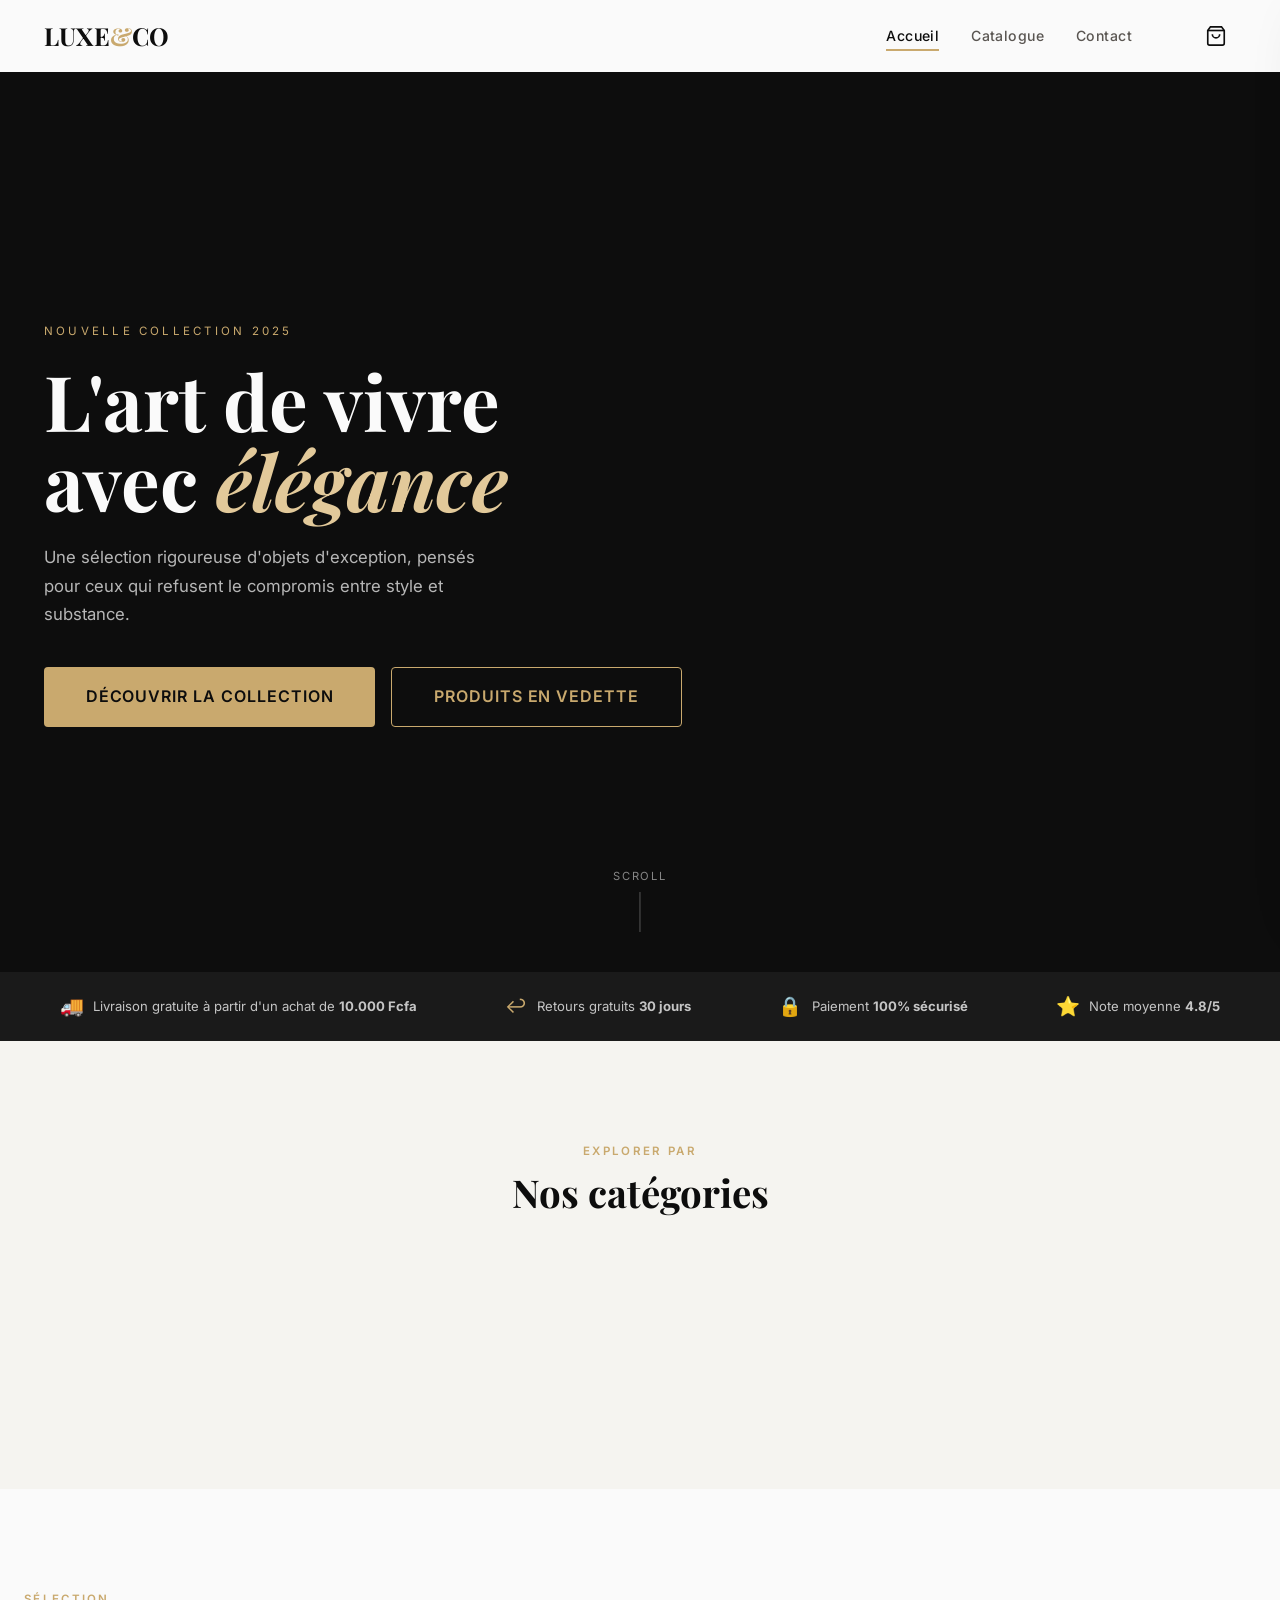
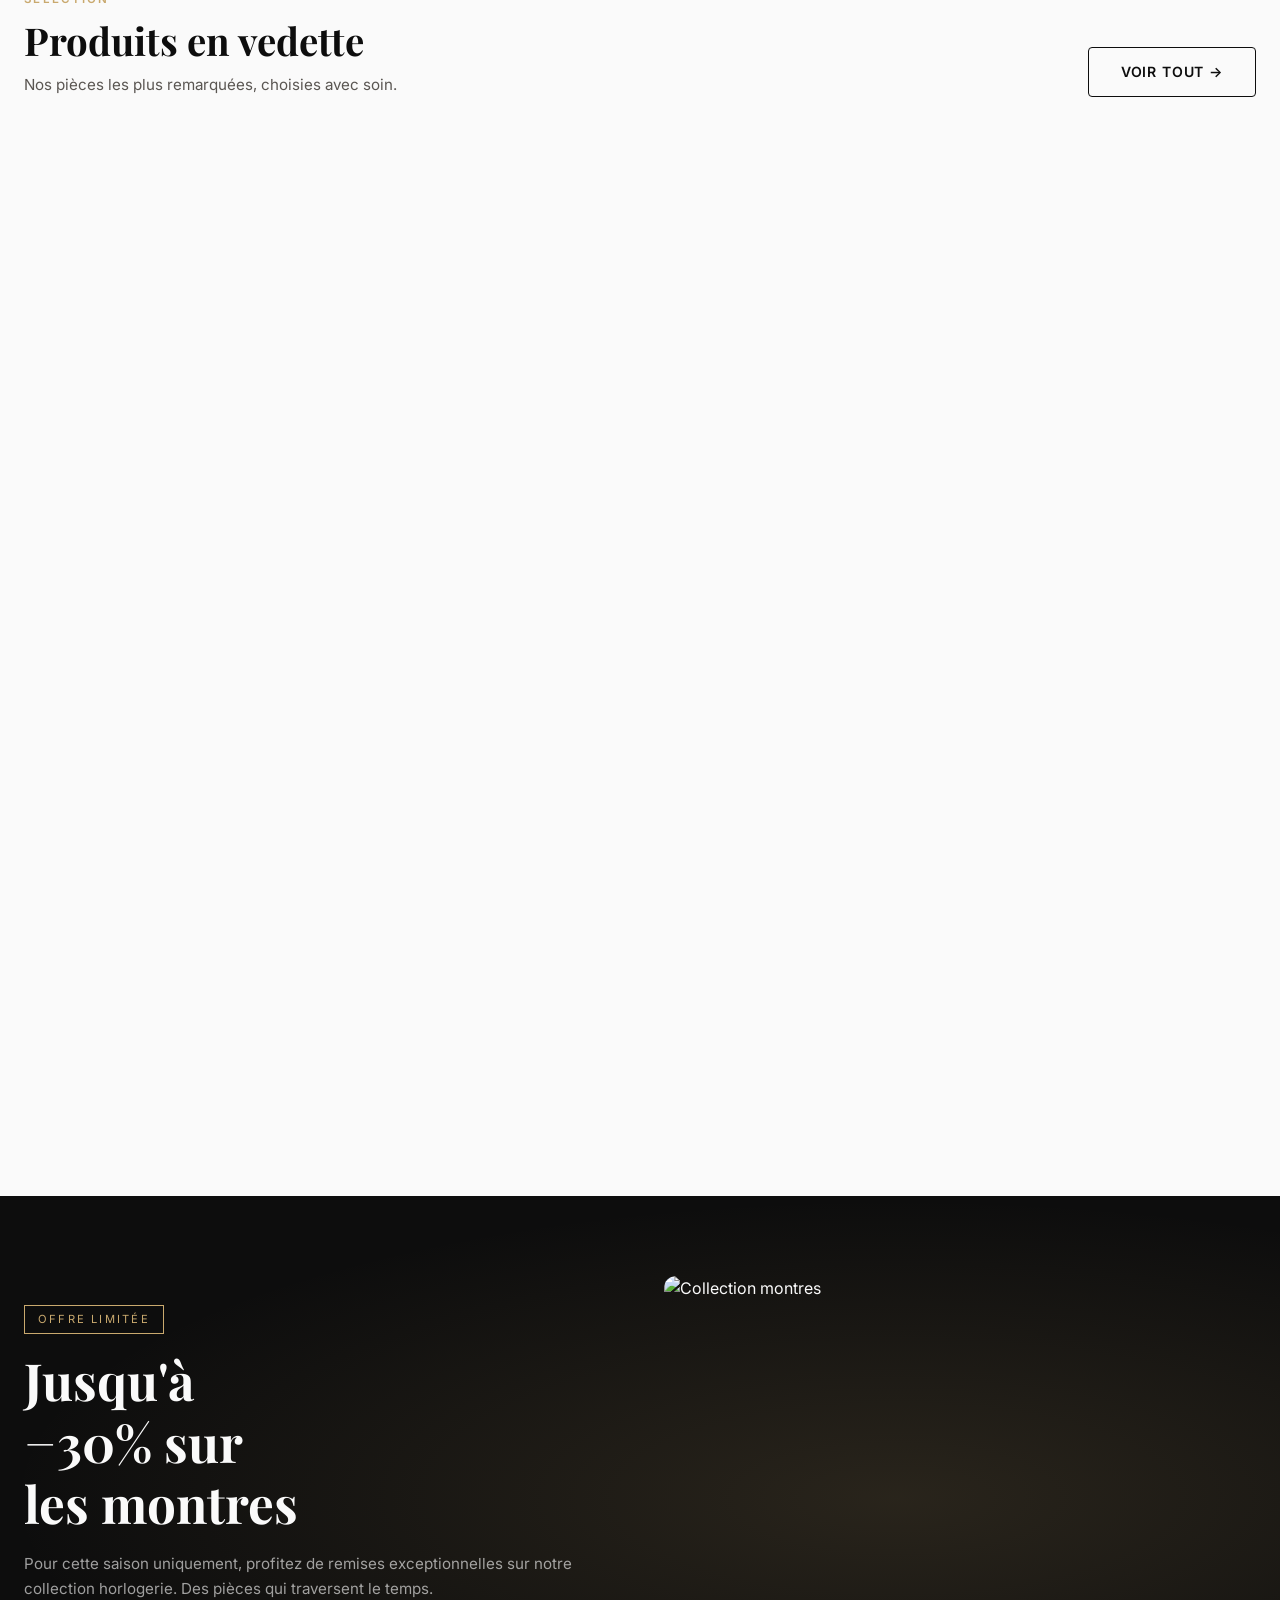
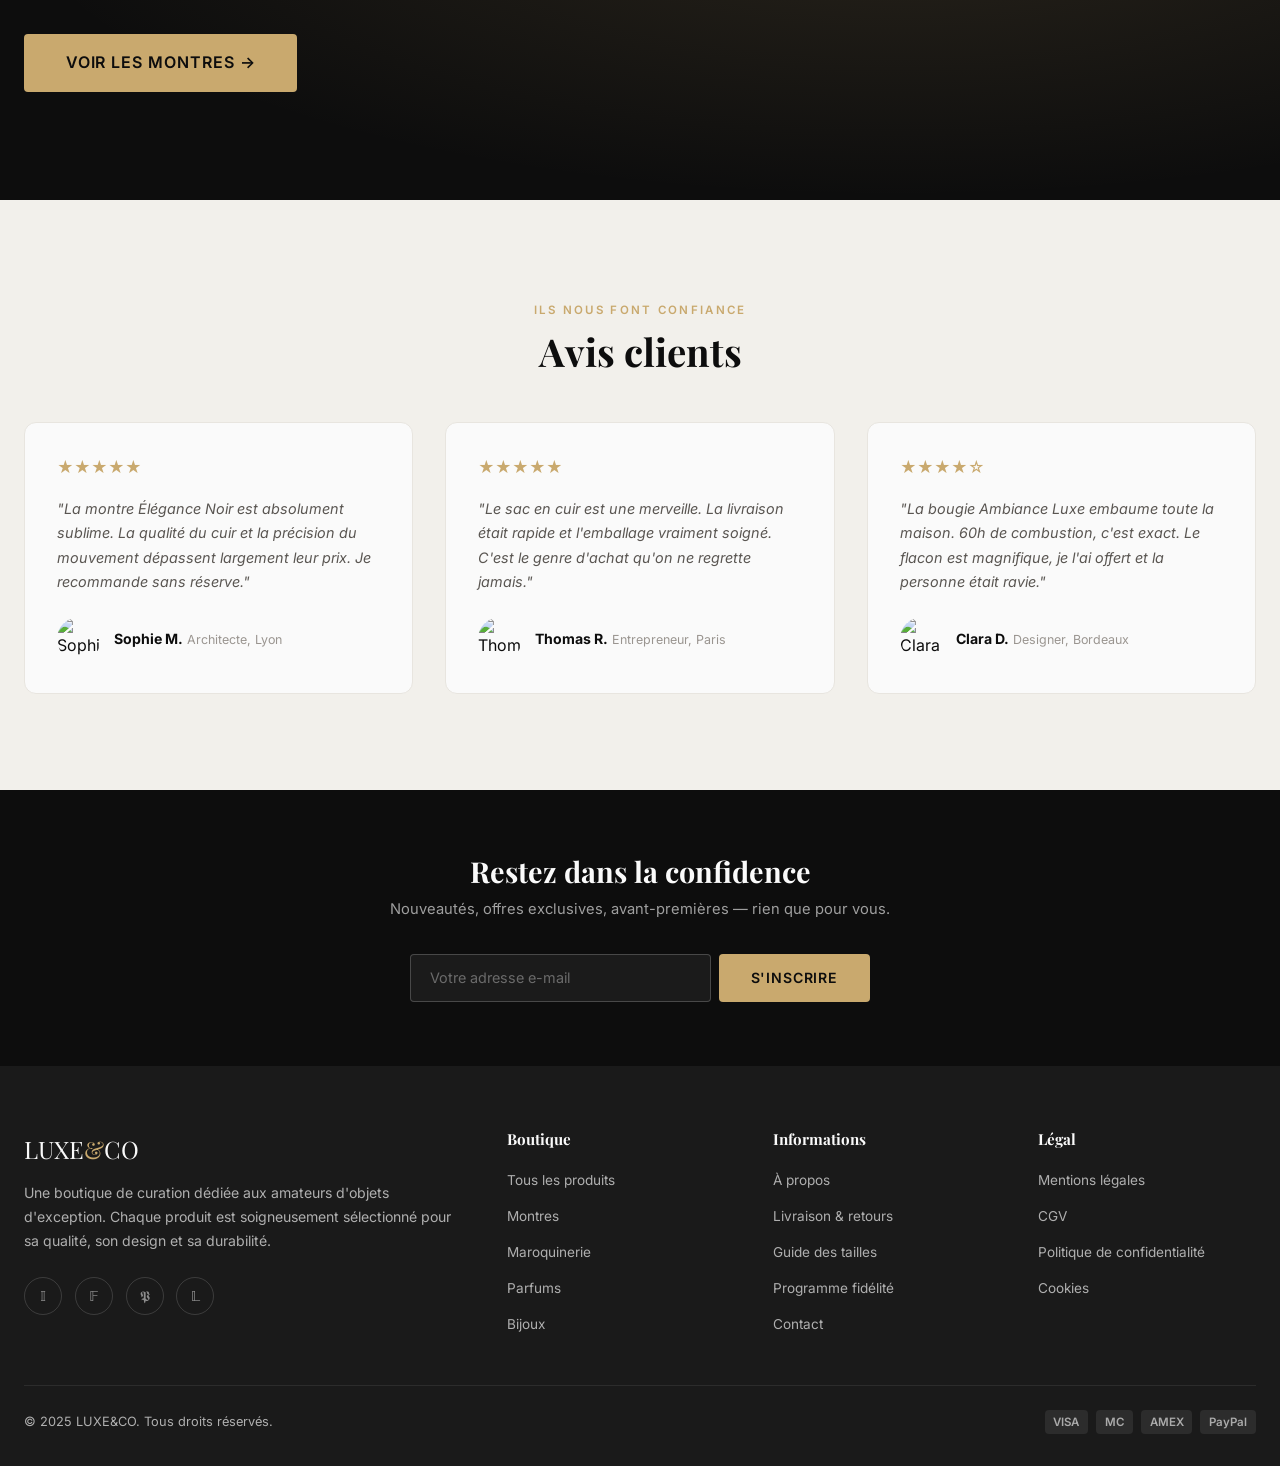
==== commit 36b6bddb: "Modifier texte livraison : 10.000 Fcfa" ====
--- a/index.html
+++ b/index.html
@@ -114,7 +114,7 @@
   <div class="trust-bar__inner">
     <div class="trust-item">
       <span class="trust-item__icon">🚚</span>
-      <span>Livraison offerte dès <strong>100€</strong></span>
+      <span>Livraison gratuite à partir d'un achat de <strong>10.000 Fcfa</strong></span>
     </div>
     <div class="trust-item">
       <span class="trust-item__icon">↩️</span>
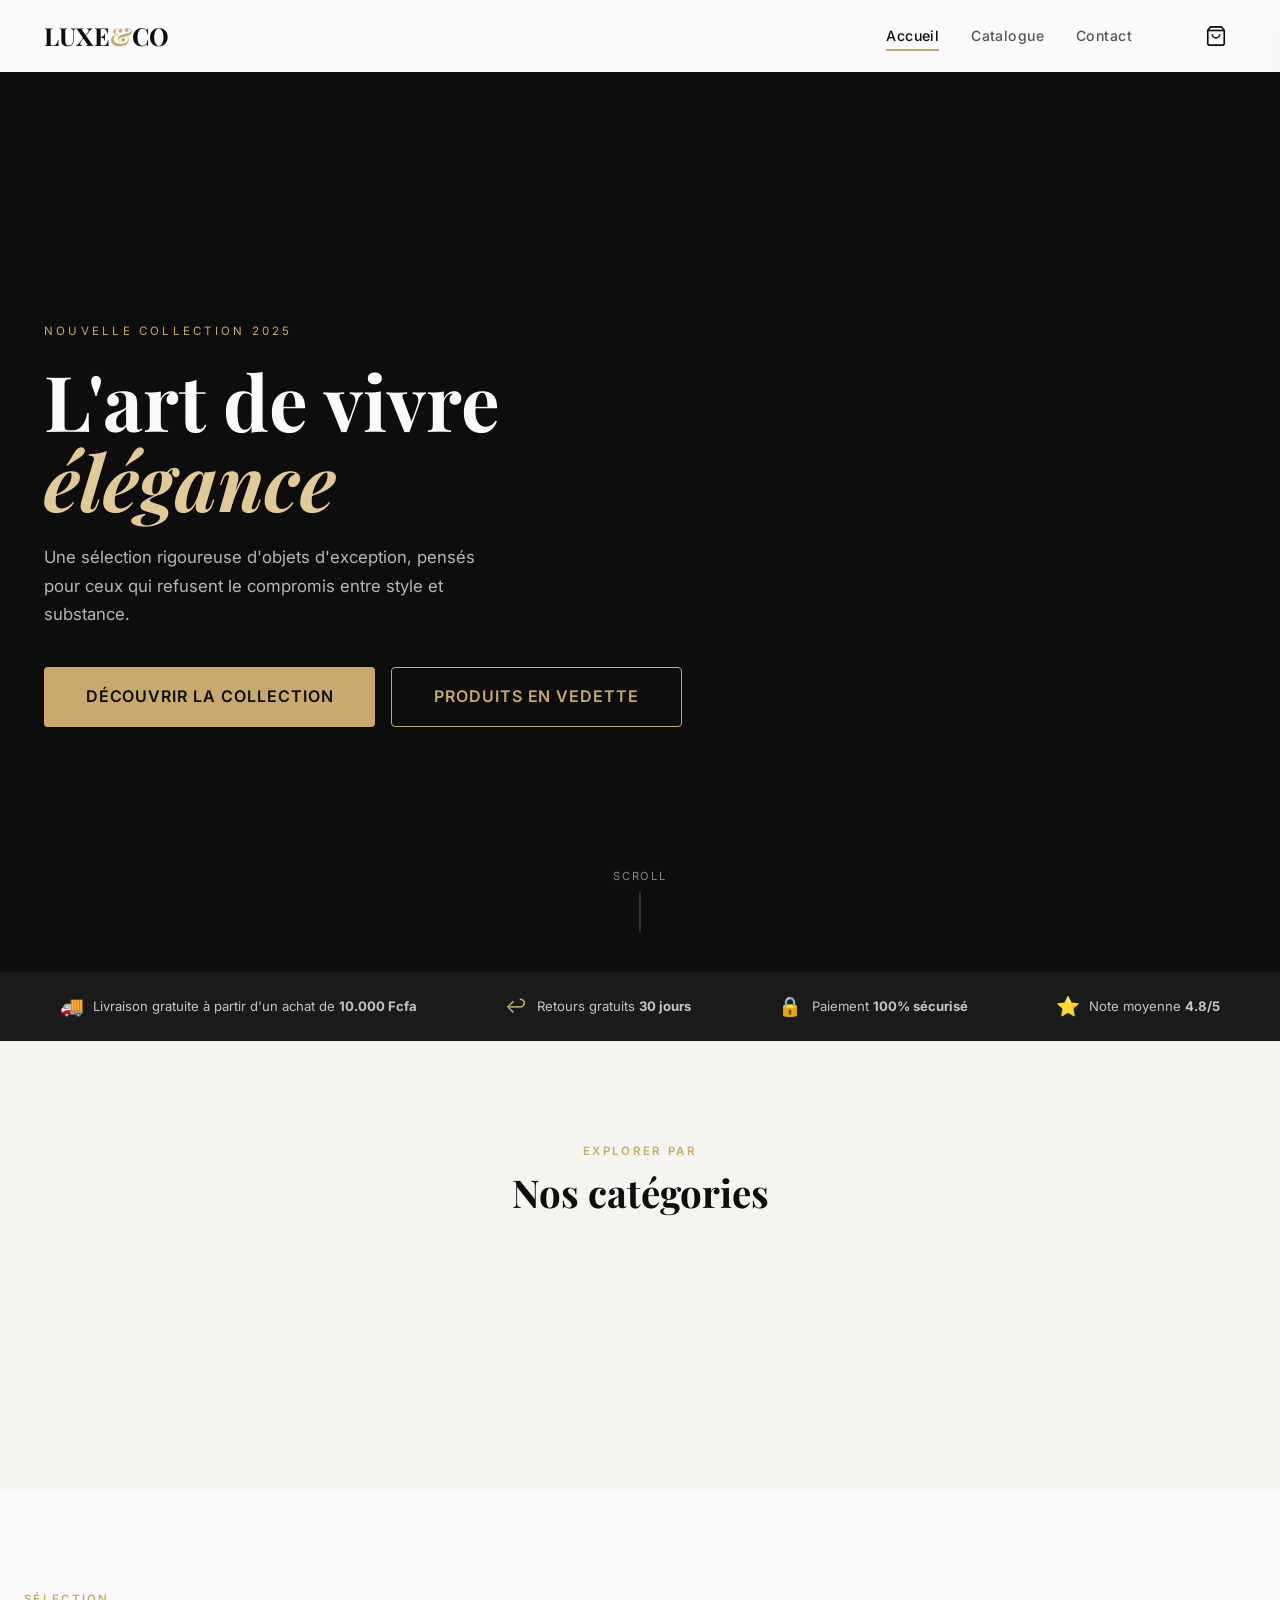
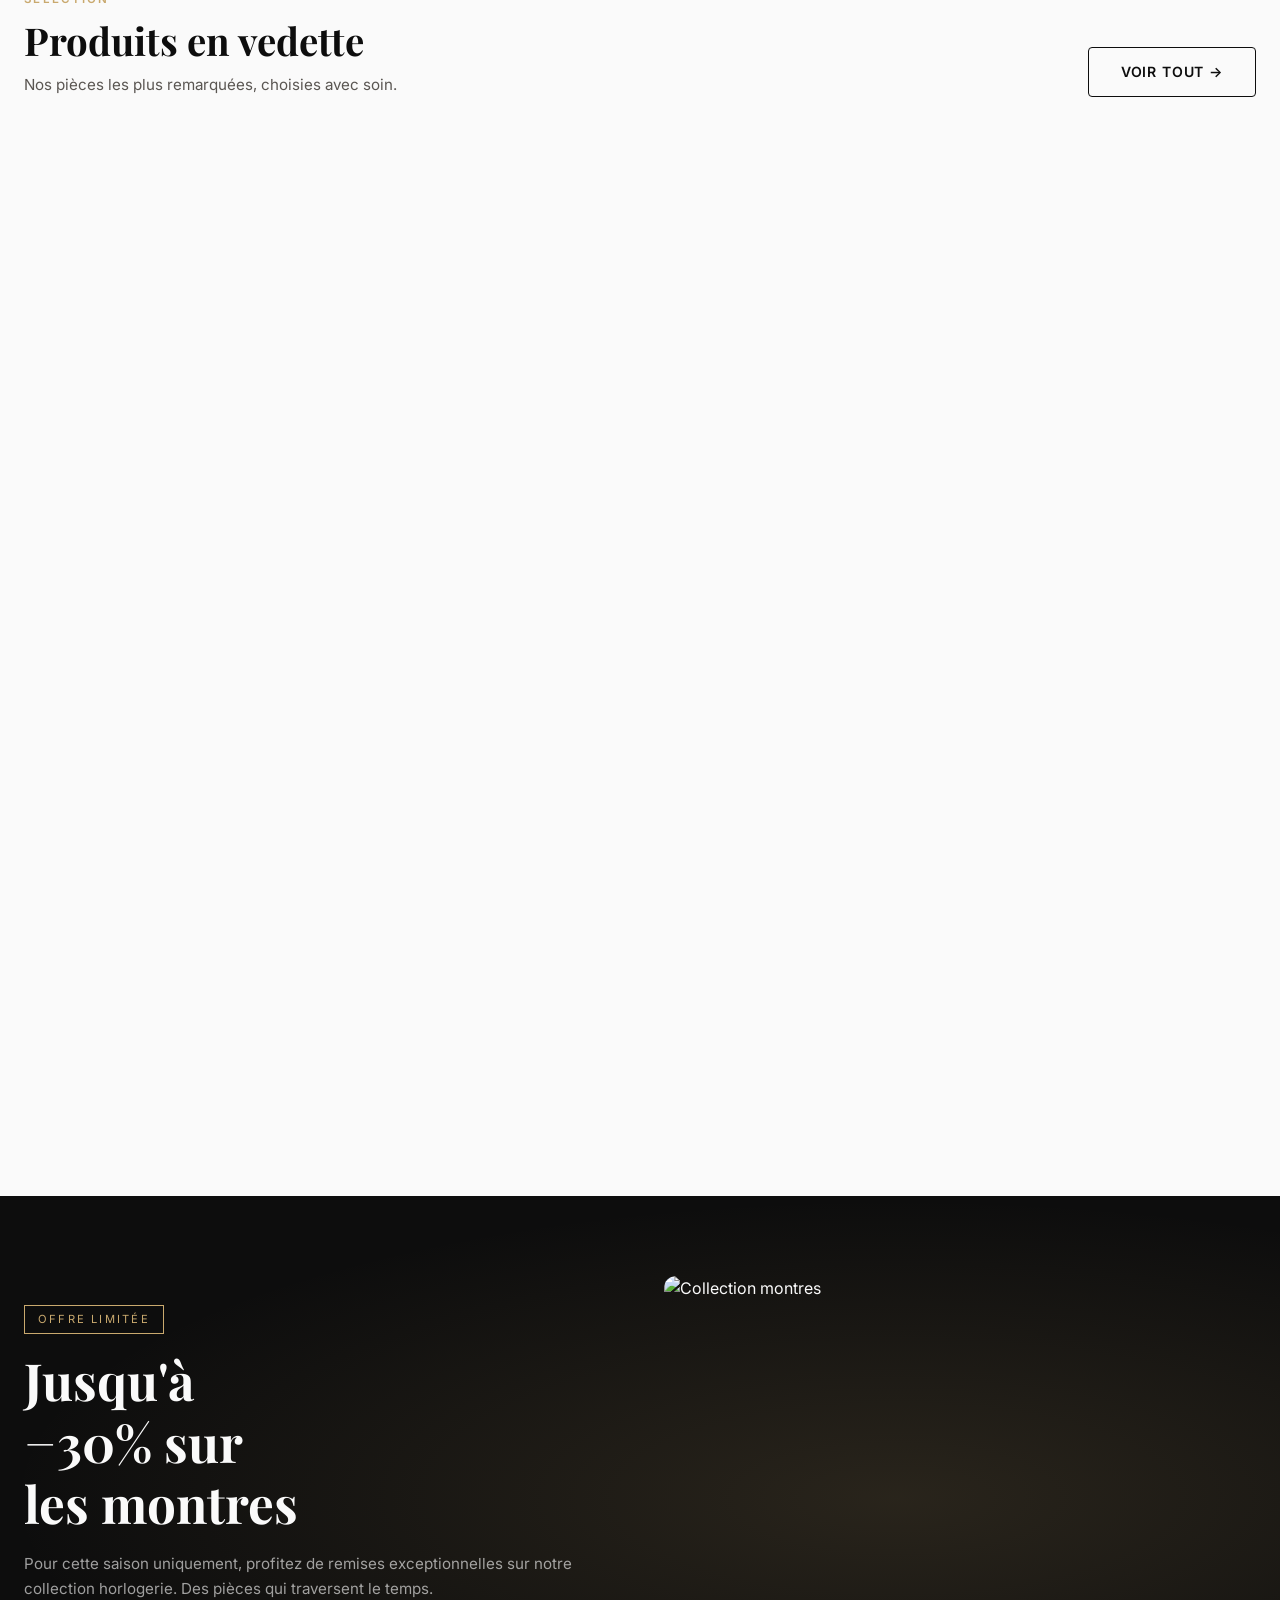
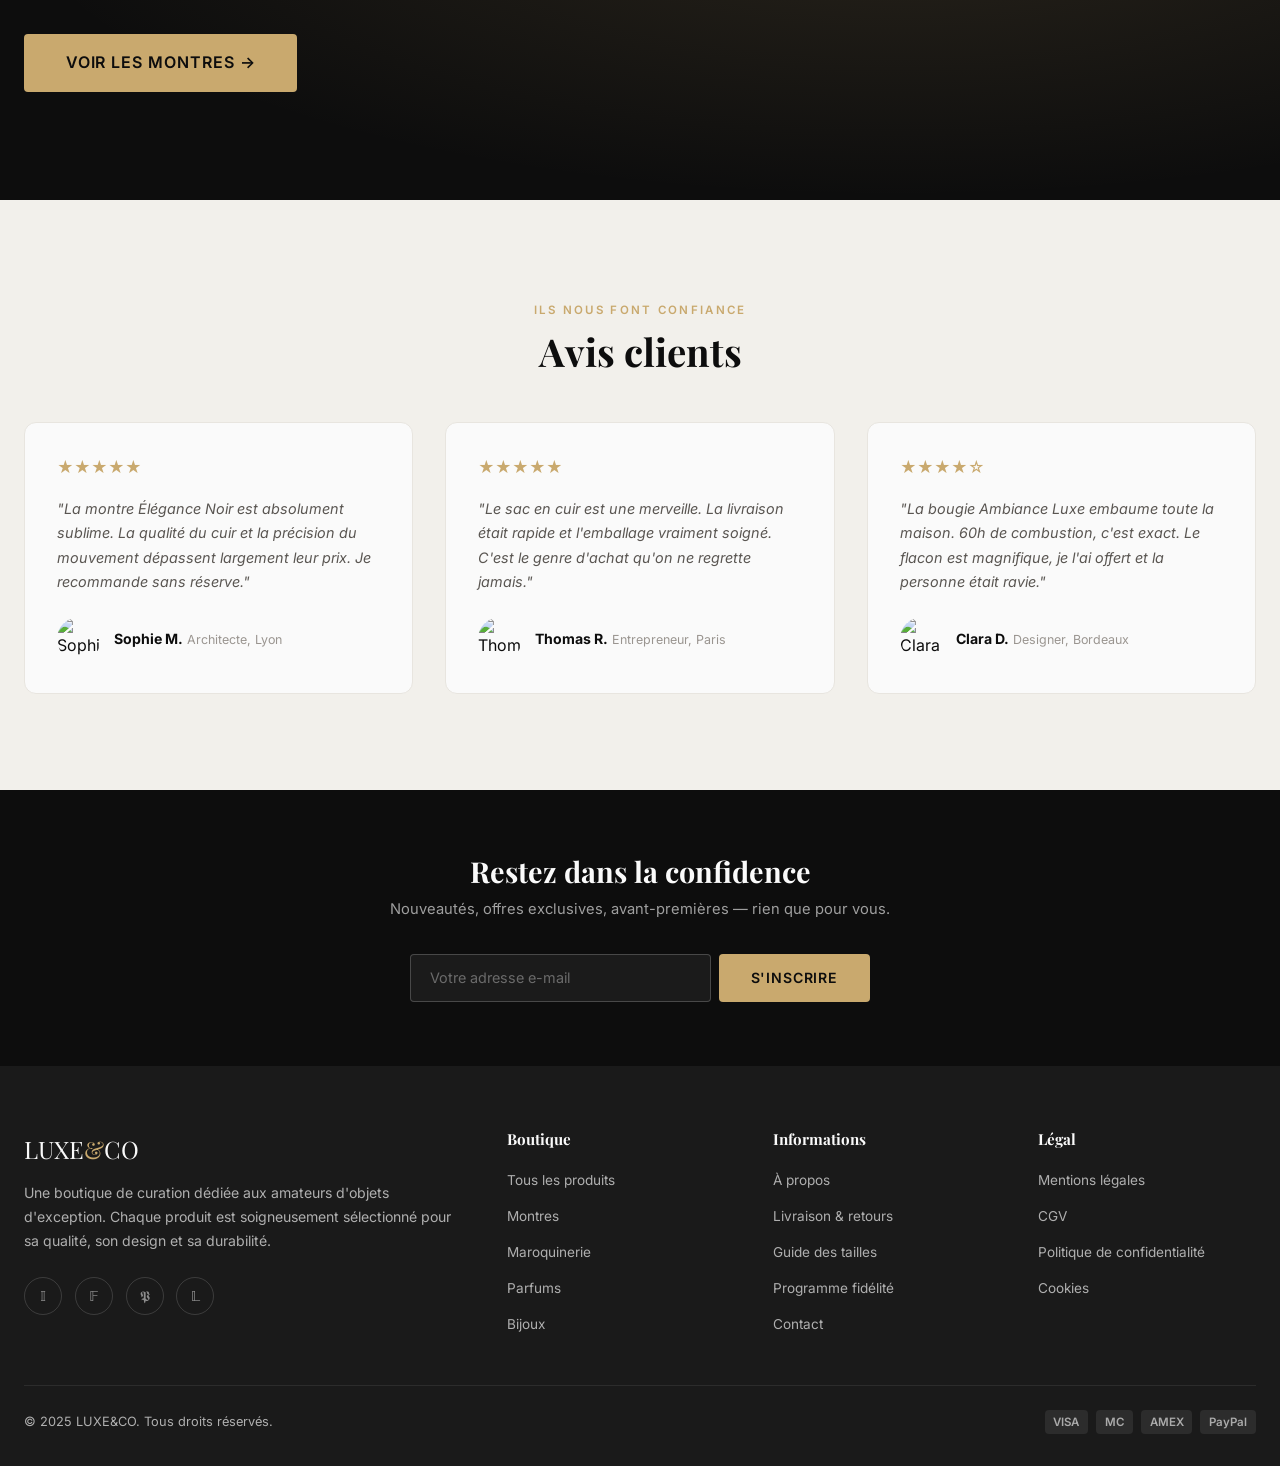
==== commit d2d0ab7c: "Connexion dashboard → site via admin-sync.js (modifications en temps réel)" ====
--- a/index.html
+++ b/index.html
@@ -84,18 +84,18 @@
   <div class="hero__bg" role="presentation"></div>
 
   <div class="hero__content">
-    <span class="hero__label">Nouvelle collection 2025</span>
+    <span class="hero__label" data-admin-key="hero-label">Nouvelle collection 2025</span>
 
     <h1 class="hero__title">
-      L'art de vivre<br>avec <em>élégance</em>
+      <span data-admin-key="hero-title1">L'art de vivre</span><br><span data-admin-key="hero-title2"><em>élégance</em></span>
     </h1>
 
-    <p class="hero__desc">
+    <p class="hero__desc" data-admin-key="hero-desc">
       Une sélection rigoureuse d'objets d'exception, pensés pour ceux qui refusent le compromis entre style et substance.
     </p>
 
     <div class="hero__actions">
-      <a href="products.html" class="btn btn--primary btn--lg">
+      <a href="products.html" class="btn btn--primary btn--lg" data-admin-key="hero-btn1">
         Découvrir la collection
       </a>
       <a href="#featured" class="btn btn--outline-gold btn--lg">
@@ -173,12 +173,12 @@
 <section class="promo-banner" aria-label="Offre spéciale">
   <div class="promo-banner__inner">
     <div class="slide-left">
-      <span class="promo-banner__tag">Offre limitée</span>
-      <h2 class="promo-banner__title">Jusqu'à<br>−30% sur<br>les montres</h2>
-      <p class="promo-banner__desc">
+      <span class="promo-banner__tag" data-admin-key="promo-tag">Offre limitée</span>
+      <h2 class="promo-banner__title" data-admin-key="promo-title">Jusqu'à<br>−30% sur<br>les montres</h2>
+      <p class="promo-banner__desc" data-admin-key="promo-desc">
         Pour cette saison uniquement, profitez de remises exceptionnelles sur notre collection horlogerie. Des pièces qui traversent le temps.
       </p>
-      <a href="products.html?cat=montres" class="btn btn--primary btn--lg">
+      <a href="products.html?cat=montres" class="btn btn--primary btn--lg" data-admin-key="promo-btn">
         Voir les montres →
       </a>
     </div>
@@ -329,6 +329,7 @@
 
 <!-- ── Scripts ── -->
 <script src="js/products.js"></script>
+<script src="js/admin-sync.js"></script>
 <script src="js/cart.js"></script>
 <script src="js/main.js"></script>
 <script>
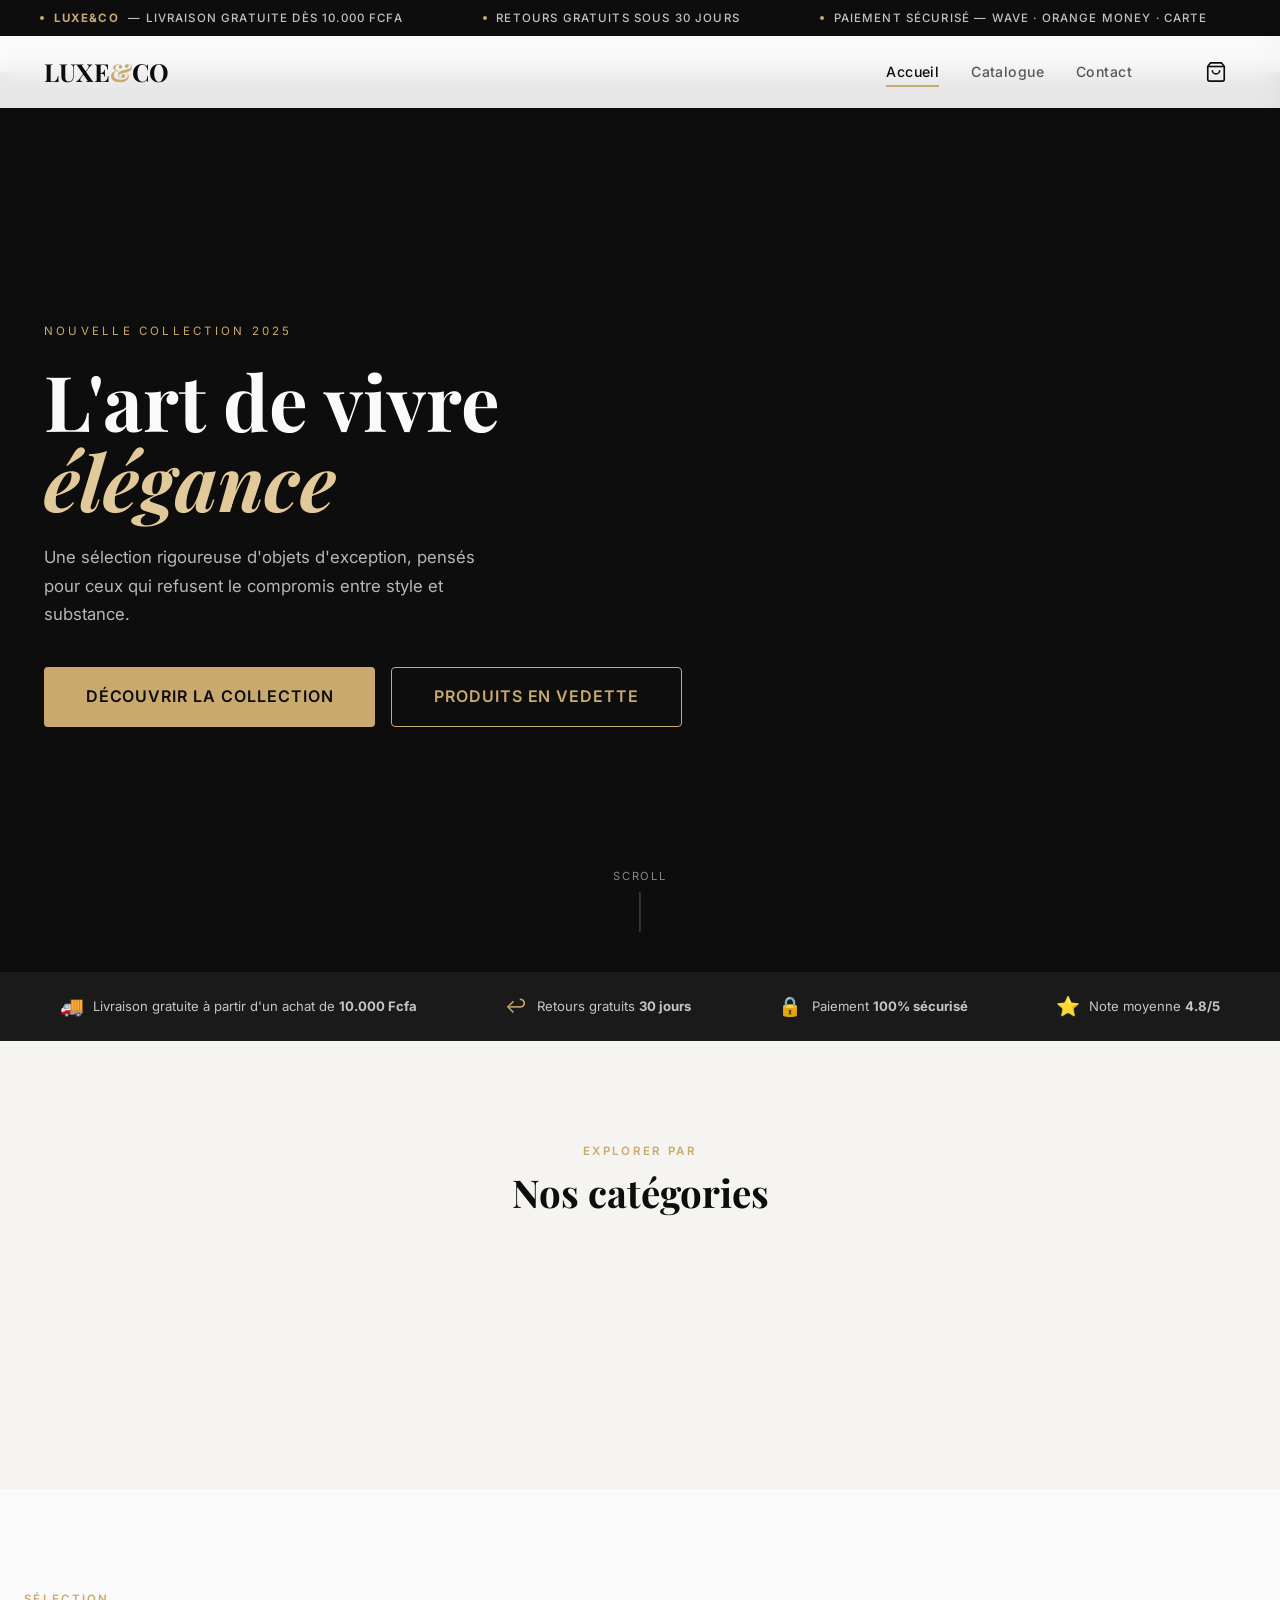
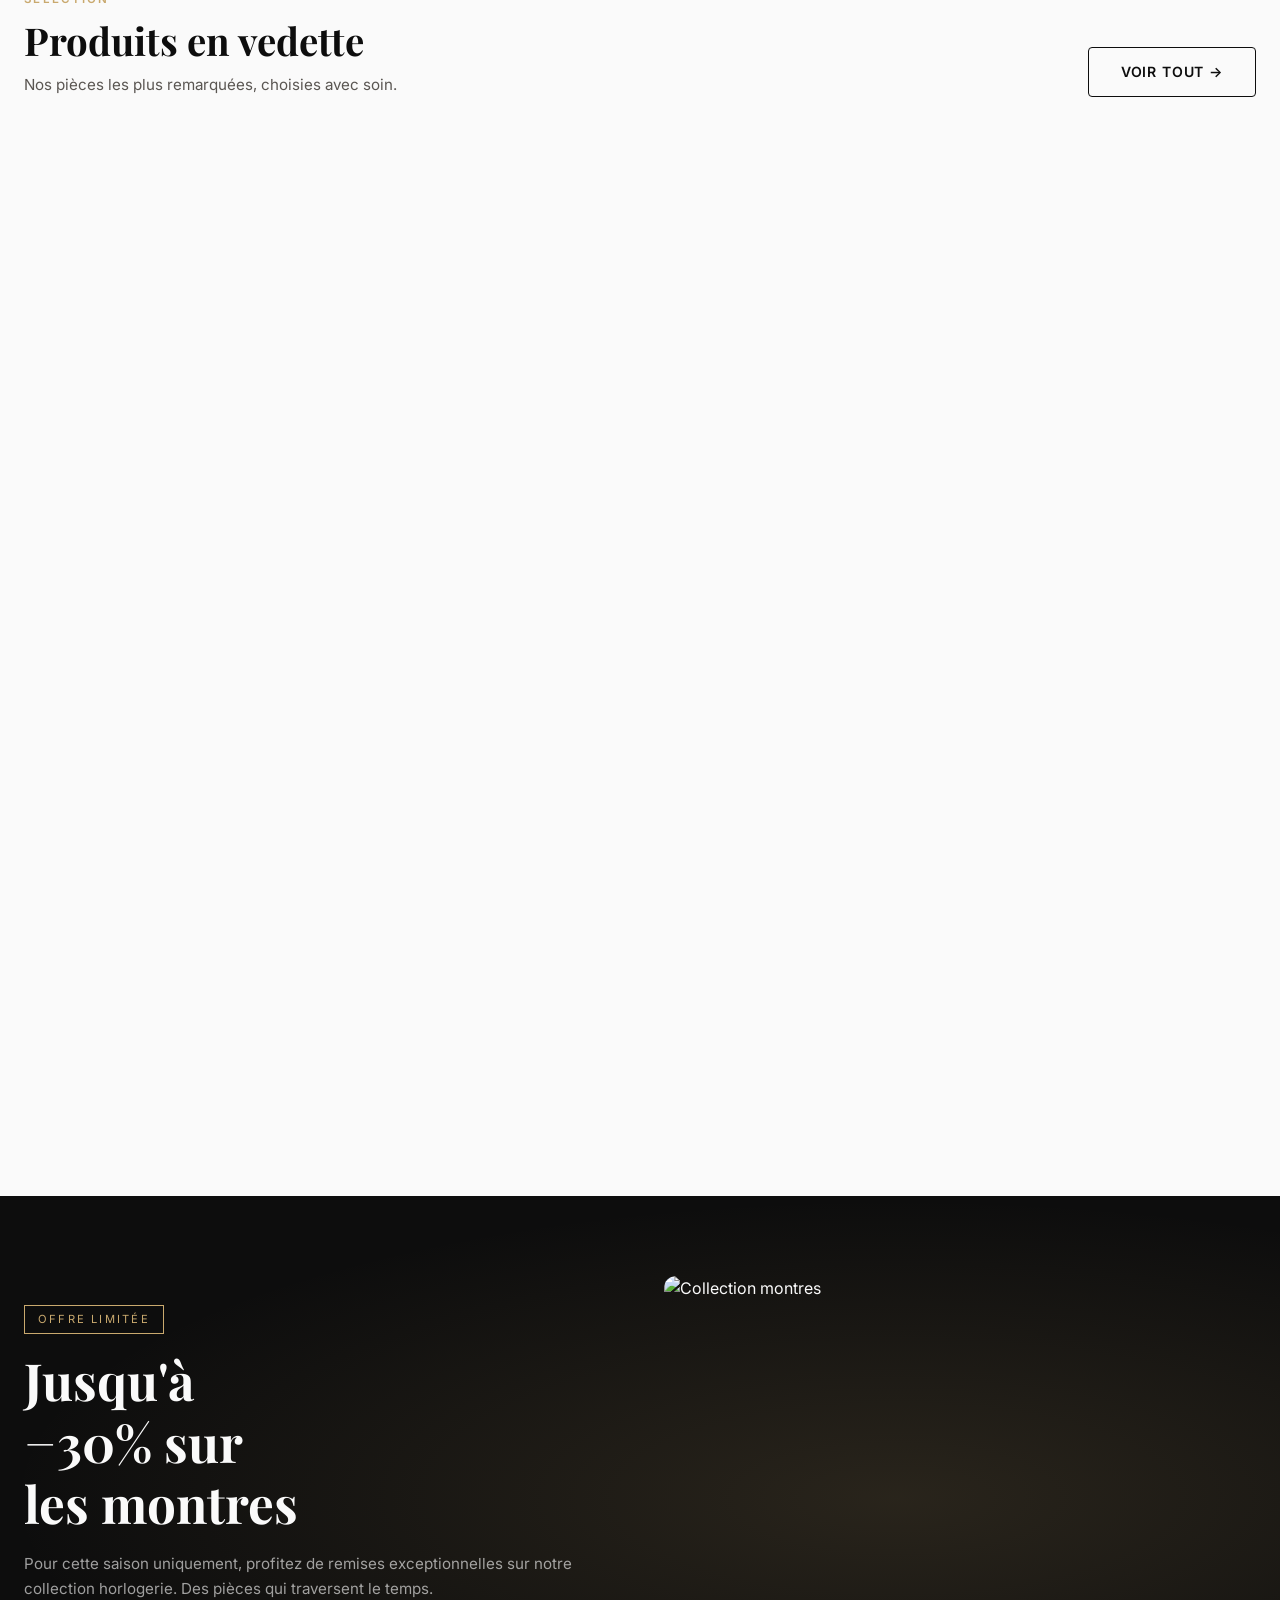
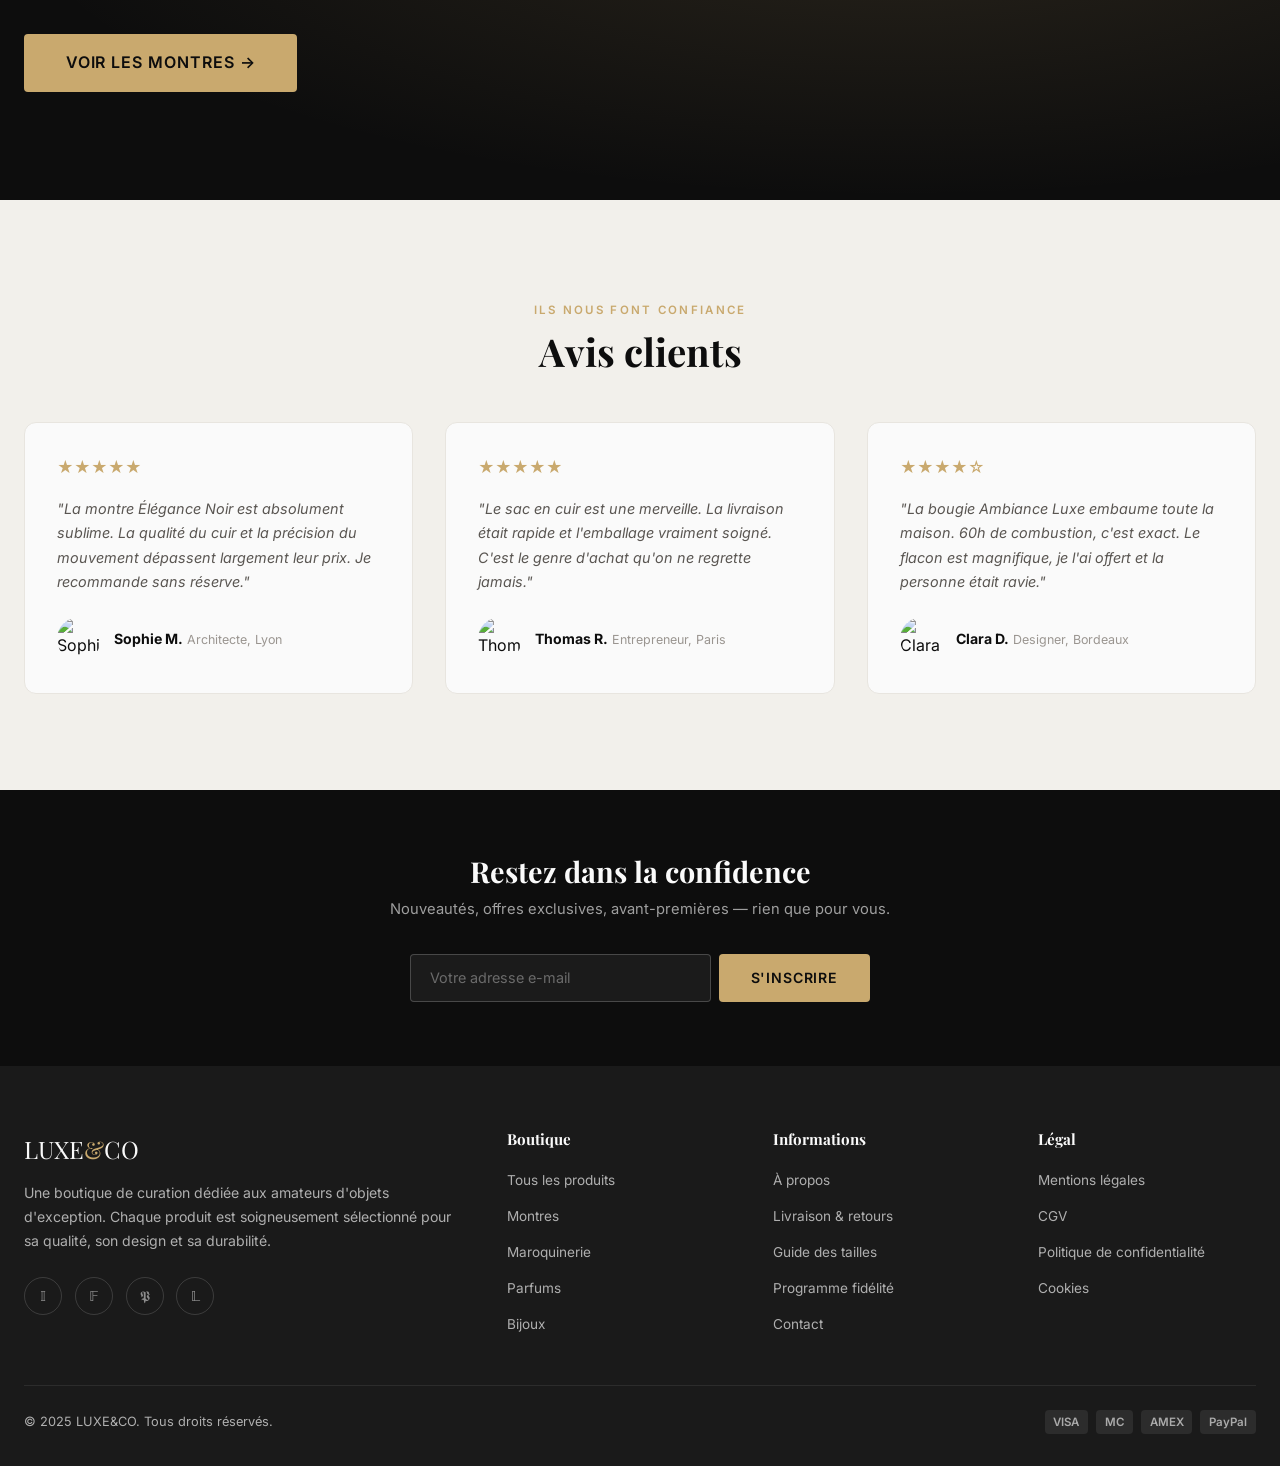
==== commit 5c201808: "6 améliorations : upload image, polices, Wave/Orange Money, contact sync, grands titres, bandeau déf" ====
--- a/index.html
+++ b/index.html
@@ -27,6 +27,19 @@
 <!-- ═══════════════════════════════════════════════════════════
      NAVIGATION
 ════════════════════════════════════════════════════════════ -->
+<!-- ═══ BANDEAU DÉFILANT ═══ -->
+<div class="marquee-bar" id="marquee-bar">
+  <div class="marquee-track" id="marquee-track">
+    <span class="marquee-item"><span class="dot"></span> <strong>LUXE&CO</strong> — Livraison gratuite dès 10.000 FCFA</span>
+    <span class="marquee-item"><span class="dot"></span> Retours gratuits sous 30 jours</span>
+    <span class="marquee-item"><span class="dot"></span> Paiement sécurisé — Wave · Orange Money · Carte</span>
+    <span class="marquee-item"><span class="dot"></span> Nouvelle collection disponible maintenant</span>
+    <span class="marquee-item"><span class="dot"></span> <strong>LUXE&CO</strong> — Livraison gratuite dès 10.000 FCFA</span>
+    <span class="marquee-item"><span class="dot"></span> Retours gratuits sous 30 jours</span>
+    <span class="marquee-item"><span class="dot"></span> Paiement sécurisé — Wave · Orange Money · Carte</span>
+    <span class="marquee-item"><span class="dot"></span> Nouvelle collection disponible maintenant</span>
+  </div>
+</div>
 <nav class="navbar" role="navigation" aria-label="Navigation principale">
   <div class="navbar__inner">
     <a href="index.html" class="navbar__logo">LUXE<span>&</span>CO</a>
@@ -382,8 +395,8 @@
         </div>
         <div class="product-card__footer">
           <div class="product-card__price">
-            <span class="price-current">${p.price.toFixed(2)} €</span>
-            ${p.oldPrice ? `<span class="price-old">${p.oldPrice.toFixed(2)} €</span>` : ""}
+            <span class="price-current">${formatPrice(p.price)}</span>
+            ${p.oldPrice ? `<span class="price-old">${formatPrice(p.oldPrice)}</span>` : ""}
           </div>
           <button class="product-card__add" data-id="${p.id}" aria-label="Ajouter au panier">+</button>
         </div>
--- a/css/style.css
+++ b/css/style.css
@@ -133,6 +133,53 @@
 .btn--sm   { padding: .55rem 1.2rem; font-size: .78rem; }
 .btn--lg   { padding: 1rem 2.6rem; font-size: 1rem; }
 
+/* ── 3b. Bandeau défilant (marquee) ──────────────────────────── */
+.marquee-bar {
+  background: var(--black);
+  color: rgba(255,255,255,.75);
+  font-size: .72rem;
+  font-weight: 500;
+  letter-spacing: .1em;
+  text-transform: uppercase;
+  height: 36px;
+  overflow: hidden;
+  display: flex;
+  align-items: center;
+  position: fixed;
+  top: 0; left: 0; right: 0;
+  z-index: 1001;
+}
+
+.marquee-track {
+  display: flex;
+  animation: marquee-scroll 28s linear infinite;
+  white-space: nowrap;
+  will-change: transform;
+}
+.marquee-track:hover { animation-play-state: paused; }
+
+.marquee-item {
+  display: inline-flex;
+  align-items: center;
+  gap: .6rem;
+  padding: 0 2.5rem;
+}
+.marquee-item .dot {
+  width: 4px; height: 4px;
+  background: var(--gold);
+  border-radius: 50%;
+  flex-shrink: 0;
+}
+.marquee-item strong { color: var(--gold); }
+
+@keyframes marquee-scroll {
+  0%   { transform: translateX(0); }
+  100% { transform: translateX(-50%); }
+}
+
+/* Décaler la navbar sous le bandeau */
+.navbar { top: 36px !important; }
+
 /* ── 4. Navbar ────────────────────────────────────────────────── */
 .navbar {
   position: fixed;
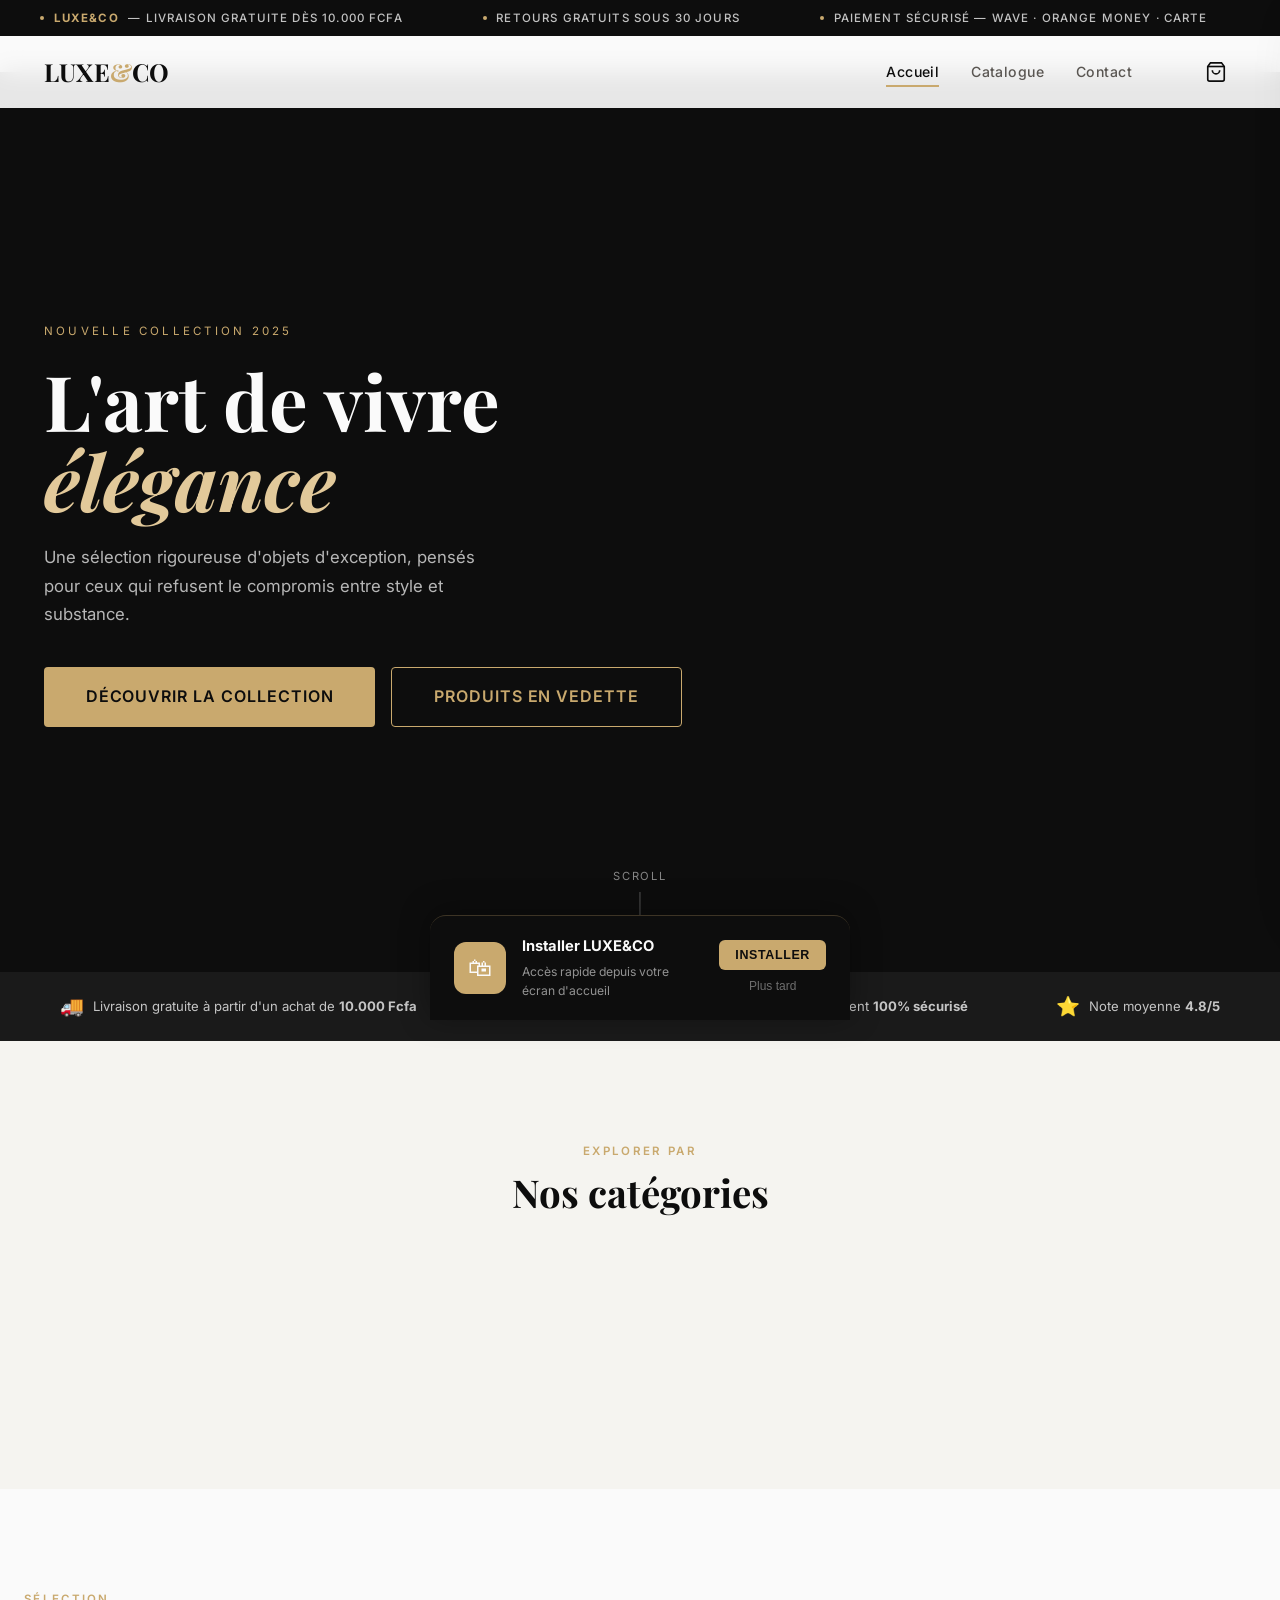
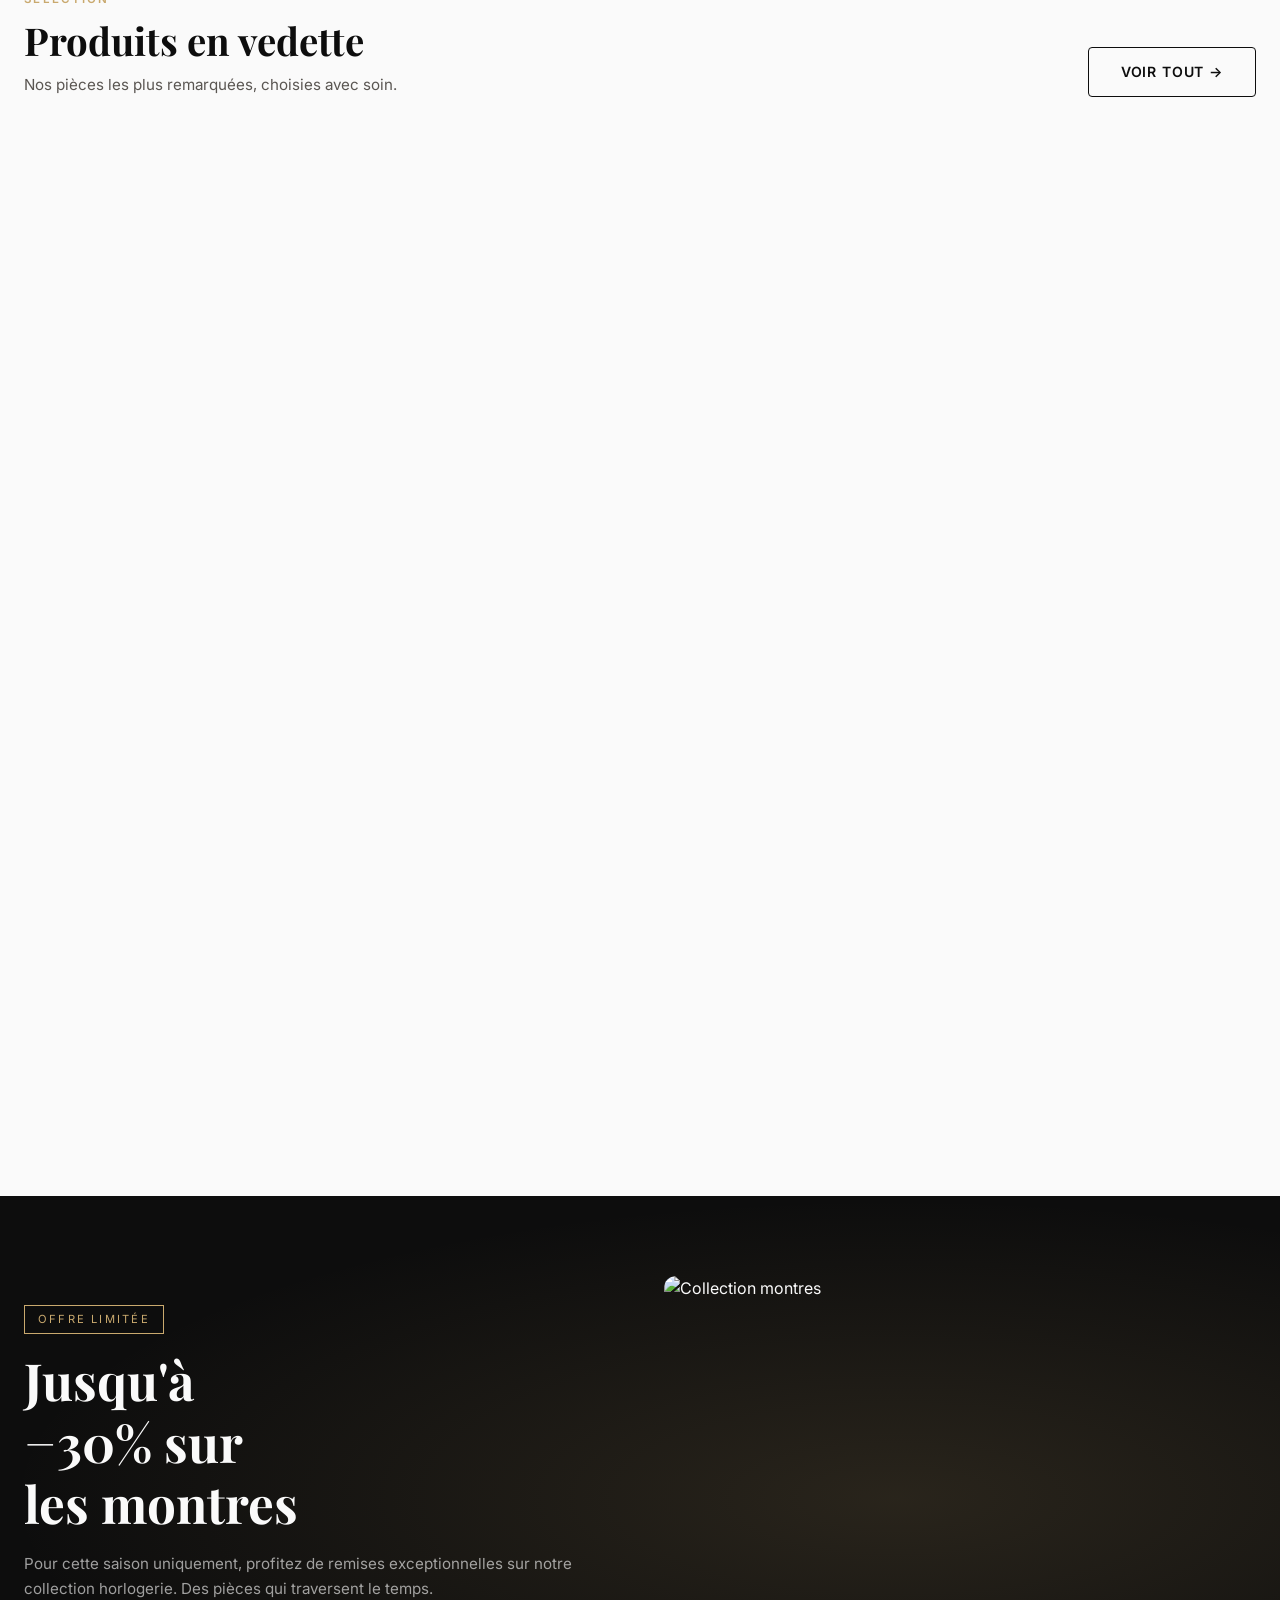
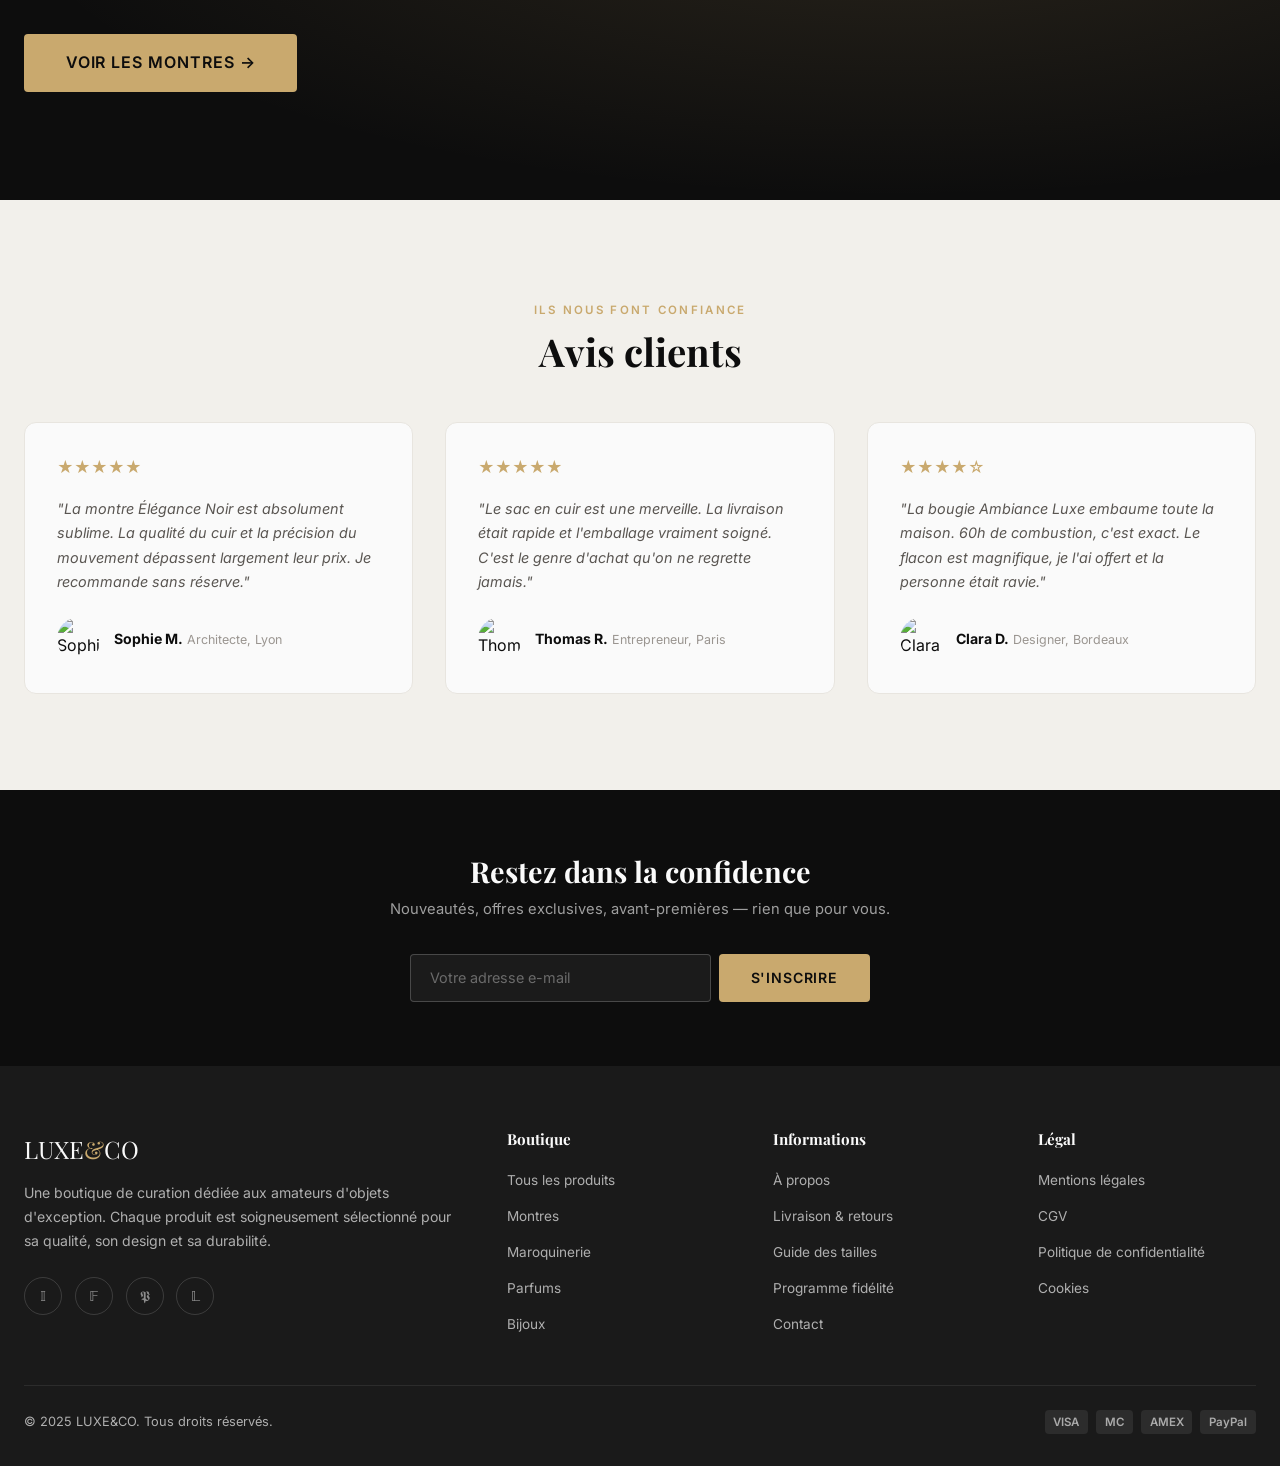
==== commit 08c3161e: "PWA — application mobile installable - manifest.json : nom, icônes, couleurs, raccourcis (Catalogue," ====
--- a/index.html
+++ b/index.html
@@ -21,6 +21,16 @@
   <link href="https://fonts.googleapis.com/css2?family=Inter:wght@400;500;600;700&family=Playfair+Display:ital,wght@0,700;1,700&display=swap" rel="stylesheet">
 
   <link rel="stylesheet" href="css/style.css">
+
+  <!-- PWA -->
+  <link rel="manifest" href="manifest.json">
+  <meta name="theme-color" content="#0d0d0d">
+  <meta name="mobile-web-app-capable" content="yes">
+  <meta name="apple-mobile-web-app-capable" content="yes">
+  <meta name="apple-mobile-web-app-status-bar-style" content="black-translucent">
+  <meta name="apple-mobile-web-app-title" content="LUXE&CO">
+  <link rel="apple-touch-icon" href="icons/icon-192.png">
+  <link rel="apple-touch-icon" sizes="152x152" href="icons/icon-152.png">
 </head>
 <body>
 
@@ -415,5 +425,19 @@
   });
 }
 </script>
+
+<!-- Bannière installation PWA -->
+<div id="pwa-install-banner">
+  <div class="pwa-banner__icon">🛍</div>
+  <div class="pwa-banner__text">
+    <div class="pwa-banner__title">Installer LUXE&CO</div>
+    <div class="pwa-banner__sub">Accès rapide depuis votre écran d'accueil</div>
+  </div>
+  <div class="pwa-banner__actions">
+    <button id="pwa-install-btn">Installer</button>
+    <button id="pwa-install-dismiss">Plus tard</button>
+  </div>
+</div>
+<script src="js/pwa.js"></script>
 </body>
 </html>
--- a/css/style.css
+++ b/css/style.css
@@ -1600,3 +1600,59 @@
   .categories-grid { grid-template-columns: repeat(3, 1fr); }
   .testimonials-grid { grid-template-columns: 1fr; }
 }
+
+/* ── Bannière d'installation PWA ─────────────────────────────── */
+#pwa-install-banner {
+  position: fixed;
+  bottom: -120px;
+  left: 50%;
+  transform: translateX(-50%);
+  width: min(420px, calc(100vw - 2rem));
+  background: var(--black);
+  color: var(--white);
+  border-radius: 16px 16px 0 0;
+  padding: 1.2rem 1.5rem;
+  display: flex;
+  align-items: center;
+  gap: 1rem;
+  z-index: 9998;
+  box-shadow: 0 -4px 30px rgba(0,0,0,.35);
+  transition: bottom .4s cubic-bezier(.4,0,.2,1);
+  border-top: 1px solid rgba(201,169,110,.25);
+}
+#pwa-install-banner.is-visible { bottom: 0; }
+
+.pwa-banner__icon {
+  width: 52px; height: 52px;
+  background: var(--gold);
+  border-radius: 12px;
+  display: flex; align-items: center; justify-content: center;
+  font-size: 1.5rem;
+  flex-shrink: 0;
+}
+.pwa-banner__text { flex: 1; }
+.pwa-banner__title { font-size: .92rem; font-weight: 700; margin-bottom: .2rem; }
+.pwa-banner__sub   { font-size: .76rem; color: rgba(255,255,255,.55); }
+.pwa-banner__actions { display: flex; flex-direction: column; gap: .4rem; }
+#pwa-install-btn {
+  background: var(--gold);
+  color: var(--black);
+  border: none;
+  border-radius: 6px;
+  padding: .5rem 1rem;
+  font-size: .78rem;
+  font-weight: 700;
+  letter-spacing: .05em;
+  text-transform: uppercase;
+  cursor: pointer;
+  white-space: nowrap;
+}
+#pwa-install-dismiss {
+  background: none;
+  border: none;
+  color: rgba(255,255,255,.4);
+  font-size: .75rem;
+  cursor: pointer;
+  text-align: center;
+  padding: .2rem;
+}
